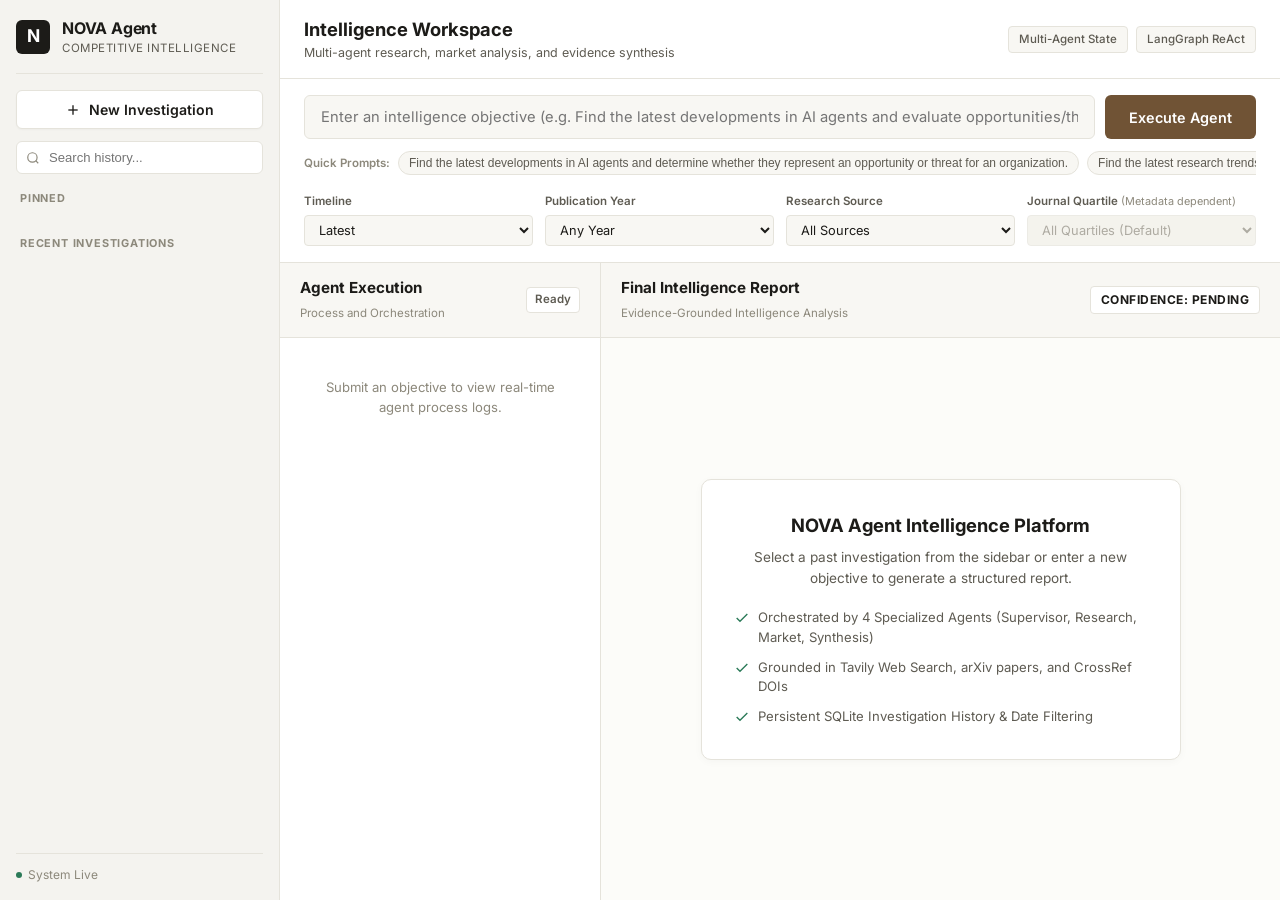
==== frontend/index.html @ 1136e289 "Redesign NOVA Agent UI/UX: persistent history sidebar, SQLite DB persistence, search, date/year filt" ====
<!DOCTYPE html>
<html lang="en">
<head>
    <meta charset="UTF-8">
    <meta name="viewport" content="width=device-width, initial-scale=1.0">
    <title>NOVA Agent — Autonomous Competitive Intelligence</title>
    <link rel="preconnect" href="https://fonts.googleapis.com">
    <link rel="preconnect" href="https://fonts.gstatic.com" crossorigin>
    <link href="https://fonts.googleapis.com/css2?family=Inter:wght@300;400;500;600;700&family=JetBrains+Mono:wght@400;500&display=swap" rel="stylesheet">
    <link rel="stylesheet" href="styles.css">
</head>
<body>

    <!-- Main Container with Persistent Left Sidebar -->
    <div class="app-layout">
        
        <!-- Left Investigation History Sidebar -->
        <aside class="sidebar" id="sidebar">
            <div class="sidebar-brand">
                <div class="brand-logo">N</div>
                <div class="brand-info">
                    <span class="brand-title">NOVA Agent</span>
                    <span class="brand-subtitle">Competitive Intelligence</span>
                </div>
            </div>

            <!-- New Investigation Action -->
            <button class="btn-new-investigation" onclick="startNewInvestigation()">
                <svg width="16" height="16" viewBox="0 0 24 24" fill="none" stroke="currentColor" stroke-width="2"><line x1="12" y1="5" x2="12" y2="19"></line><line x1="5" y1="12" x2="19" y2="12"></line></svg>
                <span>New Investigation</span>
            </button>

            <!-- Search History Input -->
            <div class="sidebar-search">
                <svg width="14" height="14" viewBox="0 0 24 24" fill="none" stroke="currentColor" stroke-width="2"><circle cx="11" cy="11" r="8"></circle><line x1="21" y1="21" x2="16.65" y2="16.65"></line></svg>
                <input type="text" id="historySearchInput" placeholder="Search history..." onkeyup="filterHistory()">
            </div>

            <!-- History List Sections -->
            <div class="history-scroll-container">
                
                <!-- PINNED -->
                <div class="history-section">
                    <div class="history-section-title">PINNED</div>
                    <div class="history-list" id="pinnedHistoryList">
                        <!-- Populated dynamically -->
                    </div>
                </div>

                <!-- RECENT -->
                <div class="history-section">
                    <div class="history-section-title">RECENT INVESTIGATIONS</div>
                    <div class="history-list" id="recentHistoryList">
                        <!-- Populated dynamically -->
                    </div>
                </div>

            </div>

            <div class="sidebar-footer">
                <span class="status-indicator"></span>
                <span>System Live</span>
            </div>
        </aside>

        <!-- Main Content Area -->
        <main class="main-content">
            
            <!-- Top Controls Header -->
            <header class="top-bar">
                <div class="top-bar-title">
                    <h1>Intelligence Workspace</h1>
                    <p>Multi-agent research, market analysis, and evidence synthesis</p>
                </div>
                <div class="top-bar-stats" id="activeMetaBadge">
                    <span class="meta-pill">Multi-Agent State</span>
                    <span class="meta-pill">LangGraph ReAct</span>
                </div>
            </header>

            <!-- Objective Input & Filter Bar Section -->
            <section class="input-section">
                <div class="objective-input-container">
                    <input type="text" id="objectiveInput" placeholder="Enter an intelligence objective (e.g. Find the latest developments in AI agents and evaluate opportunities/threats)..." autocomplete="off">
                    <button class="btn-execute" id="btnExecute" onclick="runAnalysis()">
                        <span id="btnText">Execute Agent</span>
                        <div class="spinner" id="btnSpinner" style="display: none;"></div>
                    </button>
                </div>

                <!-- Preset Quick Filters -->
                <div class="presets-row">
                    <span class="preset-label">Quick Prompts:</span>
                    <button class="preset-chip" onclick="setPrompt(this)">Find the latest developments in AI agents and determine whether they represent an opportunity or threat for an organization.</button>
                    <button class="preset-chip" onclick="setPrompt(this)">Find the latest research trends in multi-agent AI systems.</button>
                    <button class="preset-chip" onclick="setPrompt(this)">Identify recent competitor and industry developments in AI agent platforms.</button>
                </div>

                <!-- Filter Controls Bar -->
                <div class="filters-bar">
                    
                    <!-- Timeline Filter -->
                    <div class="filter-group">
                        <label for="timeframeSelect">Timeline</label>
                        <select id="timeframeSelect">
                            <option value="Latest">Latest</option>
                            <option value="Last 30 Days">Last 30 Days</option>
                            <option value="Last 3 Months">Last 3 Months</option>
                            <option value="Last 6 Months">Last 6 Months</option>
                            <option value="Last 1 Year">Last 1 Year</option>
                        </select>
                    </div>

                    <!-- Year Filter -->
                    <div class="filter-group">
                        <label for="yearSelect">Publication Year</label>
                        <select id="yearSelect">
                            <option value="Any Year">Any Year</option>
                            <option value="2026">2026</option>
                            <option value="2025">2025</option>
                            <option value="2024">2024</option>
                            <option value="2023">2023</option>
                            <option value="Earlier">Earlier</option>
                        </select>
                    </div>

                    <!-- Source Filter -->
                    <div class="filter-group">
                        <label for="sourceSelect">Research Source</label>
                        <select id="sourceSelect">
                            <option value="All Sources">All Sources</option>
                            <option value="arXiv">arXiv Papers</option>
                            <option value="CrossRef">CrossRef Publications</option>
                            <option value="Journal Articles">Journal Articles</option>
                            <option value="Conference Papers">Conference Papers</option>
                        </select>
                    </div>

                    <!-- Quartile Filter (Metadata availability dependent) -->
                    <div class="filter-group">
                        <label for="quartileSelect">Journal Quartile <span class="sub-label">(Metadata dependent)</span></label>
                        <select id="quartileSelect" disabled>
                            <option value="All Quartiles">All Quartiles (Default)</option>
                            <option value="Q1">Q1 (High Impact)</option>
                            <option value="Q2">Q2</option>
                            <option value="Q3">Q3</option>
                            <option value="Q4">Q4</option>
                        </select>
                    </div>

                </div>
            </section>

            <!-- Workspace Grid (Split Pane) -->
            <div class="workspace-grid">
                
                <!-- Left Execution Stream Pane (Process Only - No Duplicated Full Results) -->
                <section class="pane execution-pane">
                    <div class="pane-header">
                        <div class="pane-title">
                            <h2>Agent Execution</h2>
                            <span class="pane-subtitle">Process and Orchestration</span>
                        </div>
                        <span class="badge-step" id="iterationBadge">Ready</span>
                    </div>

                    <div class="execution-scroll-container">
                        <div class="timeline" id="timeline">
                            <div class="timeline-empty">
                                <p>Submit an objective to view real-time agent process logs.</p>
                            </div>
                        </div>
                    </div>
                </section>

                <!-- Right Main Intelligence Report Pane (Prominent Detailed Output) -->
                <section class="pane report-pane">
                    <div class="pane-header">
                        <div class="pane-title">
                            <h2>Final Intelligence Report</h2>
                            <span class="pane-subtitle" id="reportSubtitle">Evidence-Grounded Intelligence Analysis</span>
                        </div>
                        <span class="confidence-badge" id="confidenceBadge">Confidence: Pending</span>
                    </div>

                    <div class="report-scroll-container" id="reportScrollContainer">
                        
                        <!-- Initial Welcome Card -->
                        <div class="report-welcome" id="reportWelcome">
                            <div class="welcome-card">
                                <h3>NOVA Agent Intelligence Platform</h3>
                                <p>Select a past investigation from the sidebar or enter a new objective to generate a structured report.</p>
                                <div class="features-list">
                                    <div class="feat-item">
                                        <svg width="16" height="16" viewBox="0 0 24 24" fill="none" stroke="currentColor" stroke-width="2"><polyline points="20 6 9 17 4 12"></polyline></svg>
                                        <span>Orchestrated by 4 Specialized Agents (Supervisor, Research, Market, Synthesis)</span>
                                    </div>
                                    <div class="feat-item">
                                        <svg width="16" height="16" viewBox="0 0 24 24" fill="none" stroke="currentColor" stroke-width="2"><polyline points="20 6 9 17 4 12"></polyline></svg>
                                        <span>Grounded in Tavily Web Search, arXiv papers, and CrossRef DOIs</span>
                                    </div>
                                    <div class="feat-item">
                                        <svg width="16" height="16" viewBox="0 0 24 24" fill="none" stroke="currentColor" stroke-width="2"><polyline points="20 6 9 17 4 12"></polyline></svg>
                                        <span>Persistent SQLite Investigation History & Date Filtering</span>
                                    </div>
                                </div>
                            </div>
                        </div>

                        <!-- 9-Part Structured Intelligence Report -->
                        <div class="report-content" id="reportContent" style="display: none;">
                            
                            <!-- 1. Executive Summary -->
                            <div class="report-block">
                                <h3 class="block-title">1. Executive Summary</h3>
                                <div class="summary-box" id="execSummary">
                                    <!-- Populated dynamically -->
                                </div>
                            </div>

                            <!-- 2. Key Developments -->
                            <div class="report-block">
                                <h3 class="block-title">2. Key Developments</h3>
                                <div class="developments-grid" id="keyDevelopments">
                                    <!-- Populated dynamically -->
                                </div>
                            </div>

                            <!-- 3. Emerging Trends -->
                            <div class="report-block">
                                <h3 class="block-title">3. Emerging Trends</h3>
                                <ul class="trends-list" id="emergingTrends">
                                    <!-- Populated dynamically -->
                                </ul>
                            </div>

                            <!-- 4. Strategic Opportunities -->
                            <div class="report-block">
                                <h3 class="block-title">4. Strategic Opportunities</h3>
                                <div class="opportunities-grid" id="opportunities">
                                    <!-- Populated dynamically -->
                                </div>
                            </div>

                            <!-- 5. Threats and Risks -->
                            <div class="report-block">
                                <h3 class="block-title">5. Threats and Risks</h3>
                                <div class="risks-list" id="threats">
                                    <!-- Populated dynamically -->
                                </div>
                            </div>

                            <!-- 6. Strategic Implications -->
                            <div class="report-block">
                                <h3 class="block-title">6. Strategic Implications</h3>
                                <div class="implications-box" id="strategicImplications">
                                    <!-- Populated dynamically -->
                                </div>
                            </div>

                            <!-- 7. Recommended Actions -->
                            <div class="report-block">
                                <h3 class="block-title">7. Recommended Actions</h3>
                                <div class="actions-priority-list" id="recommendedActions">
                                    <!-- Populated dynamically -->
                                </div>
                            </div>

                            <!-- 8. Dedicated Evidence & Sources -->
                            <div class="report-block">
                                <h3 class="block-title">8. Dedicated Evidence & Sources</h3>
                                <div class="sources-grid" id="sourcesContainer">
                                    <!-- Populated dynamically -->
                                </div>
                            </div>

                            <!-- 9. Confidence & Coverage -->
                            <div class="report-block">
                                <h3 class="block-title">9. Confidence & Coverage Summary</h3>
                                <div class="coverage-box" id="coverageBox">
                                    <!-- Populated dynamically -->
                                </div>
                            </div>

                        </div>

                    </div>
                </section>

            </div>
        </main>
    </div>

    <script src="app.js"></script>
</body>
</html>
---- frontend/styles.css ----
/* ==========================================================================
   NOVA Agent — Professional Competitive Intelligence Workspace CSS
   ========================================================================== */

:root {
    --bg-app: #fcfcf9;
    --bg-sidebar: #f4f3ef;
    --bg-card: #ffffff;
    --bg-subtle: #f8f7f3;
    
    --text-primary: #1c1b18;
    --text-secondary: #5e5b52;
    --text-muted: #8c887b;
    
    --border-color: #e5e3db;
    --border-light: #f0eee6;
    
    --accent-primary: #705335;
    --accent-hover: #594026;
    --accent-subtle: #f4eee6;
    
    --tag-web: #2b5b84;
    --tag-arxiv: #8a3b2b;
    --tag-crossref: #2b7a58;
    
    --status-high: #246b46;
    --status-medium: #8a671c;
    --status-low: #8a2b2b;

    --radius-sm: 4px;
    --radius-md: 6px;
    --radius-lg: 10px;
    
    --font-main: 'Inter', -apple-system, BlinkMacSystemFont, 'Segoe UI', Roboto, sans-serif;
    --font-mono: 'JetBrains Mono', monospace;
}

* {
    box-sizing: border-box;
    margin: 0;
    padding: 0;
}

body {
    font-family: var(--font-main);
    background-color: var(--bg-app);
    color: var(--text-primary);
    height: 100vh;
    overflow: hidden;
    line-height: 1.5;
    -webkit-font-smoothing: antialiased;
}

/* --------------------------------------------------------------------------
   App Layout Grid
   -------------------------------------------------------------------------- */
.app-layout {
    display: flex;
    height: 100vh;
    width: 100vw;
    overflow: hidden;
}

/* --------------------------------------------------------------------------
   Persistent Left Sidebar
   -------------------------------------------------------------------------- */
.sidebar {
    width: 280px;
    min-width: 280px;
    background-color: var(--bg-sidebar);
    border-right: 1px solid var(--border-color);
    display: flex;
    flex-direction: column;
    padding: 16px;
    height: 100%;
    overflow: hidden;
}

.sidebar-brand {
    display: flex;
    align-items: center;
    gap: 12px;
    padding-bottom: 16px;
    border-bottom: 1px solid var(--border-color);
    margin-bottom: 16px;
}

.brand-logo {
    width: 34px;
    height: 34px;
    background-color: var(--text-primary);
    color: #ffffff;
    border-radius: var(--radius-md);
    display: flex;
    align-items: center;
    justify-content: center;
    font-weight: 700;
    font-size: 1.1rem;
}

.brand-info {
    display: flex;
    flex-direction: column;
}

.brand-title {
    font-size: 1rem;
    font-weight: 700;
    color: var(--text-primary);
    letter-spacing: -0.2px;
}

.brand-subtitle {
    font-size: 0.72rem;
    color: var(--text-secondary);
    text-transform: uppercase;
    letter-spacing: 0.5px;
}

/* Action Button: New Investigation */
.btn-new-investigation {
    width: 100%;
    padding: 10px 14px;
    background-color: var(--bg-card);
    border: 1px solid var(--border-color);
    border-radius: var(--radius-md);
    color: var(--text-primary);
    font-family: var(--font-main);
    font-size: 0.88rem;
    font-weight: 600;
    cursor: pointer;
    display: flex;
    align-items: center;
    justify-content: center;
    gap: 8px;
    transition: all 0.15s ease;
    box-shadow: 0 1px 2px rgba(0,0,0,0.03);
    margin-bottom: 12px;
}

.btn-new-investigation:hover {
    background-color: var(--accent-primary);
    color: #ffffff;
    border-color: var(--accent-primary);
}

/* History Search Field */
.sidebar-search {
    position: relative;
    margin-bottom: 16px;
    display: flex;
    align-items: center;
}

.sidebar-search svg {
    position: absolute;
    left: 10px;
    color: var(--text-muted);
}

.sidebar-search input {
    width: 100%;
    padding: 8px 10px 8px 32px;
    background-color: var(--bg-card);
    border: 1px solid var(--border-color);
    border-radius: var(--radius-md);
    font-size: 0.82rem;
    color: var(--text-primary);
    outline: none;
}

.sidebar-search input:focus {
    border-color: var(--accent-primary);
}

/* Scrollable History List */
.history-scroll-container {
    flex: 1;
    overflow-y: auto;
    padding-right: 4px;
}

.history-section {
    margin-bottom: 20px;
}

.history-section-title {
    font-size: 0.68rem;
    font-weight: 700;
    color: var(--text-muted);
    text-transform: uppercase;
    letter-spacing: 0.8px;
    margin-bottom: 8px;
    padding-left: 4px;
}

.history-list {
    display: flex;
    flex-direction: column;
    gap: 4px;
}

.history-item {
    padding: 9px 10px;
    border-radius: var(--radius-md);
    background-color: transparent;
    cursor: pointer;
    display: flex;
    flex-direction: column;
    gap: 3px;
    transition: all 0.15s ease;
    border: 1px solid transparent;
}

.history-item:hover {
    background-color: rgba(0,0,0,0.03);
}

.history-item.active {
    background-color: var(--bg-card);
    border-color: var(--border-color);
    box-shadow: 0 1px 3px rgba(0,0,0,0.04);
}

.history-item-header {
    display: flex;
    align-items: center;
    justify-content: space-between;
    gap: 6px;
}

.history-item-title {
    font-size: 0.82rem;
    font-weight: 500;
    color: var(--text-primary);
    white-space: nowrap;
    overflow: hidden;
    text-overflow: ellipsis;
    flex: 1;
}

.history-item.active .history-item-title {
    font-weight: 600;
    color: var(--accent-primary);
}

.btn-pin {
    background: none;
    border: none;
    cursor: pointer;
    color: var(--text-muted);
    padding: 2px;
    display: flex;
    opacity: 0.5;
}

.history-item:hover .btn-pin, .history-item.pinned .btn-pin {
    opacity: 1;
}

.btn-pin:hover {
    color: var(--accent-primary);
}

.history-item-meta {
    font-size: 0.72rem;
    color: var(--text-muted);
}

.sidebar-footer {
    padding-top: 12px;
    border-top: 1px solid var(--border-color);
    font-size: 0.75rem;
    color: var(--text-muted);
    display: flex;
    align-items: center;
    gap: 6px;
}

.status-indicator {
    width: 6px;
    height: 6px;
    border-radius: 50%;
    background-color: #2b7a58;
}

/* --------------------------------------------------------------------------
   Main Content Area
   -------------------------------------------------------------------------- */
.main-content {
    flex: 1;
    display: flex;
    flex-direction: column;
    height: 100vh;
    overflow: hidden;
    background-color: var(--bg-app);
}

.top-bar {
    padding: 16px 24px;
    background-color: var(--bg-card);
    border-bottom: 1px solid var(--border-color);
    display: flex;
    align-items: center;
    justify-content: space-between;
}

.top-bar-title h1 {
    font-size: 1.15rem;
    font-weight: 700;
    color: var(--text-primary);
}

.top-bar-title p {
    font-size: 0.78rem;
    color: var(--text-secondary);
}

.top-bar-stats {
    display: flex;
    gap: 8px;
}

.meta-pill {
    padding: 4px 10px;
    background-color: var(--bg-subtle);
    border: 1px solid var(--border-color);
    border-radius: var(--radius-sm);
    font-size: 0.72rem;
    font-weight: 500;
    color: var(--text-secondary);
}

/* --------------------------------------------------------------------------
   Input & Filter Bar Section
   -------------------------------------------------------------------------- */
.input-section {
    padding: 16px 24px;
    background-color: var(--bg-card);
    border-bottom: 1px solid var(--border-color);
    display: flex;
    flex-direction: column;
    gap: 12px;
}

.objective-input-container {
    display: flex;
    gap: 10px;
}

.objective-input-container input {
    flex: 1;
    padding: 12px 16px;
    background-color: var(--bg-subtle);
    border: 1px solid var(--border-color);
    border-radius: var(--radius-md);
    font-family: var(--font-main);
    font-size: 0.92rem;
    color: var(--text-primary);
    outline: none;
    transition: all 0.15s ease;
}

.objective-input-container input:focus {
    background-color: #ffffff;
    border-color: var(--accent-primary);
    box-shadow: 0 0 0 2px rgba(112, 83, 53, 0.1);
}

.btn-execute {
    padding: 12px 24px;
    background-color: var(--accent-primary);
    color: #ffffff;
    border: none;
    border-radius: var(--radius-md);
    font-family: var(--font-main);
    font-size: 0.9rem;
    font-weight: 600;
    cursor: pointer;
    display: flex;
    align-items: center;
    justify-content: center;
    gap: 8px;
    white-space: nowrap;
    transition: background-color 0.15s ease;
}

.btn-execute:hover {
    background-color: var(--accent-hover);
}

.btn-execute:disabled {
    background-color: var(--text-muted);
    cursor: not-allowed;
}

.spinner {
    width: 14px;
    height: 14px;
    border: 2px solid rgba(255,255,255,0.3);
    border-radius: 50%;
    border-top-color: #ffffff;
    animation: spin 0.8s linear infinite;
}

@keyframes spin {
    to { transform: rotate(360deg); }
}

/* Preset Prompt Chips */
.presets-row {
    display: flex;
    align-items: center;
    gap: 8px;
    overflow-x: auto;
    padding-bottom: 2px;
}

.preset-label {
    font-size: 0.72rem;
    font-weight: 600;
    color: var(--text-muted);
    white-space: nowrap;
}

.preset-chip {
    padding: 4px 10px;
    background-color: var(--bg-subtle);
    border: 1px solid var(--border-color);
    border-radius: 12px;
    font-size: 0.75rem;
    color: var(--text-secondary);
    cursor: pointer;
    white-space: nowrap;
    transition: all 0.15s ease;
}

.preset-chip:hover {
    background-color: var(--bg-app);
    color: var(--accent-primary);
    border-color: var(--accent-primary);
}

/* Filter Controls Bar */
.filters-bar {
    display: grid;
    grid-template-columns: repeat(auto-fit, minmax(180px, 1fr));
    gap: 12px;
    padding-top: 4px;
}

.filter-group {
    display: flex;
    flex-direction: column;
    gap: 4px;
}

.filter-group label {
    font-size: 0.72rem;
    font-weight: 600;
    color: var(--text-secondary);
}

.filter-group label .sub-label {
    font-weight: 400;
    color: var(--text-muted);
    font-size: 0.68rem;
}

.filter-group select {
    padding: 6px 10px;
    background-color: var(--bg-subtle);
    border: 1px solid var(--border-color);
    border-radius: var(--radius-sm);
    font-family: var(--font-main);
    font-size: 0.8rem;
    color: var(--text-primary);
    outline: none;
    cursor: pointer;
}

.filter-group select:focus {
    border-color: var(--accent-primary);
}

.filter-group select:disabled {
    background-color: #f0eee6;
    color: var(--text-muted);
    cursor: not-allowed;
}

/* --------------------------------------------------------------------------
   Workspace Grid Layout (Split Pane)
   -------------------------------------------------------------------------- */
.workspace-grid {
    flex: 1;
    display: grid;
    grid-template-columns: 320px 1fr;
    gap: 1px;
    background-color: var(--border-color);
    height: calc(100vh - 200px);
    overflow: hidden;
}

.pane {
    background-color: var(--bg-card);
    display: flex;
    flex-direction: column;
    height: 100%;
    overflow: hidden;
}

.pane-header {
    padding: 14px 20px;
    border-bottom: 1px solid var(--border-color);
    display: flex;
    align-items: center;
    justify-content: space-between;
    background-color: var(--bg-subtle);
}

.pane-title h2 {
    font-size: 0.95rem;
    font-weight: 700;
    color: var(--text-primary);
}

.pane-subtitle {
    font-size: 0.72rem;
    color: var(--text-muted);
}

.badge-step {
    padding: 3px 8px;
    background-color: var(--bg-card);
    border: 1px solid var(--border-color);
    border-radius: var(--radius-sm);
    font-size: 0.72rem;
    font-weight: 600;
    color: var(--text-secondary);
}

.confidence-badge {
    padding: 4px 10px;
    border-radius: var(--radius-sm);
    font-size: 0.75rem;
    font-weight: 700;
    text-transform: uppercase;
    letter-spacing: 0.5px;
    background-color: var(--bg-card);
    border: 1px solid var(--border-color);
    color: var(--text-primary);
}

/* --------------------------------------------------------------------------
   Left Pane: Compact Process & Orchestration Timeline
   -------------------------------------------------------------------------- */
.execution-scroll-container {
    flex: 1;
    overflow-y: auto;
    padding: 16px;
}

.timeline {
    display: flex;
    flex-direction: column;
    gap: 12px;
}

.timeline-empty {
    padding: 24px;
    text-align: center;
    color: var(--text-muted);
    font-size: 0.82rem;
}

.process-card {
    padding: 12px;
    background-color: var(--bg-subtle);
    border: 1px solid var(--border-color);
    border-radius: var(--radius-md);
    display: flex;
    flex-direction: column;
    gap: 6px;
}

.process-header {
    display: flex;
    align-items: center;
    justify-content: space-between;
}

.process-agent-name {
    font-size: 0.82rem;
    font-weight: 700;
    color: var(--text-primary);
}

.process-status {
    font-size: 0.7rem;
    font-weight: 600;
    color: var(--status-high);
    text-transform: uppercase;
}

.process-detail {
    font-size: 0.78rem;
    color: var(--text-secondary);
}

.process-sources {
    font-size: 0.72rem;
    color: var(--text-muted);
    font-family: var(--font-mono);
}

/* --------------------------------------------------------------------------
   Right Pane: Final Intelligence Report Dashboard (Main Output)
   -------------------------------------------------------------------------- */
.report-scroll-container {
    flex: 1;
    overflow-y: auto;
    padding: 24px;
    background-color: var(--bg-app);
}

.report-welcome {
    display: flex;
    align-items: center;
    justify-content: center;
    height: 100%;
}

.welcome-card {
    max-width: 480px;
    padding: 32px;
    background-color: var(--bg-card);
    border: 1px solid var(--border-color);
    border-radius: var(--radius-lg);
    box-shadow: 0 2px 8px rgba(0,0,0,0.03);
    text-align: center;
}

.welcome-card h3 {
    font-size: 1.15rem;
    font-weight: 700;
    color: var(--text-primary);
    margin-bottom: 8px;
}

.welcome-card p {
    font-size: 0.85rem;
    color: var(--text-secondary);
    margin-bottom: 20px;
}

.features-list {
    display: flex;
    flex-direction: column;
    gap: 10px;
    text-align: left;
}

.feat-item {
    display: flex;
    align-items: flex-start;
    gap: 8px;
    font-size: 0.82rem;
    color: var(--text-secondary);
}

.feat-item svg {
    color: var(--tag-crossref);
    flex-shrink: 0;
    margin-top: 2px;
}

/* 9-Part Structured Report Blocks */
.report-content {
    display: flex;
    flex-direction: column;
    gap: 24px;
    max-width: 900px;
    margin: 0 auto;
}

.report-block {
    background-color: var(--bg-card);
    border: 1px solid var(--border-color);
    border-radius: var(--radius-lg);
    padding: 20px 24px;
    box-shadow: 0 1px 3px rgba(0,0,0,0.02);
}

.block-title {
    font-size: 0.95rem;
    font-weight: 700;
    color: var(--text-primary);
    margin-bottom: 14px;
    padding-bottom: 8px;
    border-bottom: 1px solid var(--border-light);
    text-transform: uppercase;
    letter-spacing: 0.4px;
}

/* 1. Executive Summary */
.summary-box {
    font-size: 0.92rem;
    color: var(--text-primary);
    line-height: 1.6;
    background-color: var(--bg-subtle);
    padding: 16px;
    border-radius: var(--radius-md);
    border-left: 4px solid var(--accent-primary);
}

/* 2. Key Developments */
.developments-grid {
    display: grid;
    grid-template-columns: repeat(auto-fill, minmax(380px, 1fr));
    gap: 12px;
}

.dev-card {
    padding: 14px;
    background-color: var(--bg-subtle);
    border: 1px solid var(--border-color);
    border-radius: var(--radius-md);
    display: flex;
    flex-direction: column;
    gap: 6px;
}

.dev-header {
    display: flex;
    align-items: center;
    justify-content: space-between;
    gap: 8px;
}

.dev-title {
    font-size: 0.88rem;
    font-weight: 600;
    color: var(--text-primary);
}

.category-tag {
    padding: 2px 6px;
    border-radius: var(--radius-sm);
    font-size: 0.68rem;
    font-weight: 700;
    text-transform: uppercase;
    background-color: var(--bg-card);
    border: 1px solid var(--border-color);
    color: var(--text-secondary);
}

.dev-text {
    font-size: 0.82rem;
    color: var(--text-secondary);
}

/* 3. Emerging Trends */
.trends-list {
    list-style: none;
    display: flex;
    flex-direction: column;
    gap: 8px;
}

.trends-list li {
    padding: 10px 14px;
    background-color: var(--bg-subtle);
    border: 1px solid var(--border-color);
    border-radius: var(--radius-md);
    font-size: 0.88rem;
    color: var(--text-primary);
    display: flex;
    align-items: center;
    gap: 10px;
}

.trends-list li::before {
    content: "•";
    color: var(--accent-primary);
    font-size: 1.2rem;
    font-weight: bold;
}

/* 4. Strategic Opportunities */
.opportunities-grid {
    display: flex;
    flex-direction: column;
    gap: 10px;
}

.opp-card {
    padding: 14px;
    background-color: var(--bg-subtle);
    border: 1px solid var(--border-color);
    border-radius: var(--radius-md);
    display: flex;
    flex-direction: column;
    gap: 4px;
}

.opp-title {
    font-size: 0.88rem;
    font-weight: 700;
    color: var(--tag-crossref);
}

.opp-text {
    font-size: 0.84rem;
    color: var(--text-secondary);
}

/* 5. Threats and Risks */
.risks-list {
    display: flex;
    flex-direction: column;
    gap: 10px;
}

.risk-card {
    padding: 12px 14px;
    background-color: var(--bg-subtle);
    border: 1px solid var(--border-color);
    border-radius: var(--radius-md);
    display: flex;
    align-items: center;
    justify-content: space-between;
    gap: 12px;
}

.risk-info {
    flex: 1;
    font-size: 0.85rem;
    color: var(--text-primary);
}

.priority-tag {
    padding: 3px 8px;
    border-radius: var(--radius-sm);
    font-size: 0.7rem;
    font-weight: 700;
    text-transform: uppercase;
}

.priority-high {
    background-color: #fce8e8;
    color: var(--status-low);
    border: 1px solid #f5c2c2;
}

.priority-medium {
    background-color: #fcf4e8;
    color: var(--status-medium);
    border: 1px solid #f5e2c2;
}

.priority-low {
    background-color: #e8fcfa;
    color: var(--tag-crossref);
    border: 1px solid #c2f5f0;
}

/* 6. Strategic Implications */
.implications-box {
    font-size: 0.88rem;
    color: var(--text-primary);
    line-height: 1.6;
}

/* 7. Recommended Actions */
.actions-priority-list {
    display: flex;
    flex-direction: column;
    gap: 10px;
}

.action-card {
    padding: 12px 16px;
    background-color: var(--bg-subtle);
    border: 1px solid var(--border-color);
    border-radius: var(--radius-md);
    display: flex;
    gap: 12px;
    align-items: flex-start;
}

.action-badge {
    padding: 2px 8px;
    background-color: var(--accent-primary);
    color: #ffffff;
    border-radius: var(--radius-sm);
    font-size: 0.72rem;
    font-weight: 700;
    white-space: nowrap;
}

.action-text {
    font-size: 0.85rem;
    color: var(--text-primary);
    flex: 1;
}

/* 8. Dedicated Evidence & Sources */
.sources-grid {
    display: grid;
    grid-template-columns: repeat(auto-fill, minmax(380px, 1fr));
    gap: 10px;
}

.source-card {
    padding: 10px 14px;
    background-color: var(--bg-subtle);
    border: 1px solid var(--border-color);
    border-radius: var(--radius-md);
    display: flex;
    align-items: center;
    justify-content: space-between;
    gap: 8px;
}

.source-card a {
    font-size: 0.82rem;
    font-weight: 500;
    color: var(--text-primary);
    text-decoration: none;
    white-space: nowrap;
    overflow: hidden;
    text-overflow: ellipsis;
    flex: 1;
}

.source-card a:hover {
    color: var(--accent-primary);
    text-decoration: underline;
}

.source-tag {
    padding: 2px 6px;
    border-radius: var(--radius-sm);
    font-size: 0.68rem;
    font-weight: 700;
    color: #ffffff;
    text-transform: uppercase;
}

.tag-web { background-color: var(--tag-web); }
.tag-arxiv { background-color: var(--tag-arxiv); }
.tag-crossref { background-color: var(--tag-crossref); }

/* 9. Coverage & Stats */
.coverage-box {
    display: flex;
    gap: 16px;
    flex-wrap: wrap;
}

.stat-card {
    flex: 1;
    min-width: 140px;
    padding: 12px;
    background-color: var(--bg-subtle);
    border: 1px solid var(--border-color);
    border-radius: var(--radius-md);
    text-align: center;
}

.stat-value {
    font-size: 1.2rem;
    font-weight: 700;
    color: var(--accent-primary);
}

.stat-label {
    font-size: 0.72rem;
    color: var(--text-muted);
    text-transform: uppercase;
}

/* --------------------------------------------------------------------------
   Responsive Design
   -------------------------------------------------------------------------- */
@media (max-width: 1024px) {
    .workspace-grid {
        grid-template-columns: 1fr;
        grid-template-rows: 240px 1fr;
    }
}

@media (max-width: 768px) {
    .sidebar {
        display: none; /* Responsive drawer collapse */
    }
}
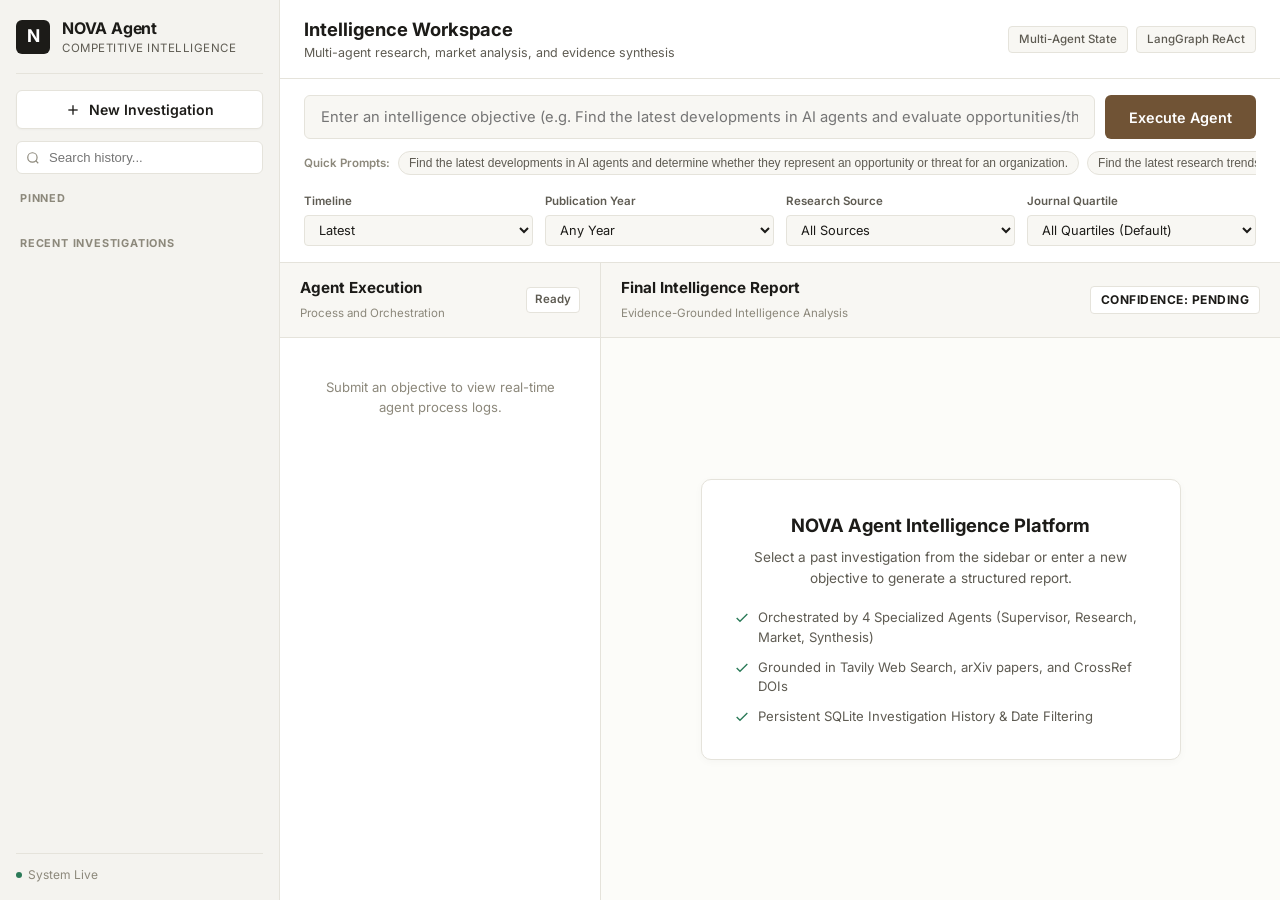
==== commit 1e91715c: "Enable and implement Journal Quartile filtering (Q1, Q2, Q3, Q4) across backend tools and frontend U" ====
--- a/frontend/index.html
+++ b/frontend/index.html
@@ -136,15 +136,15 @@
                         </select>
                     </div>
 
-                    <!-- Quartile Filter (Metadata availability dependent) -->
-                    <div class="filter-group">
-                        <label for="quartileSelect">Journal Quartile <span class="sub-label">(Metadata dependent)</span></label>
-                        <select id="quartileSelect" disabled>
+                    <!-- Quartile Filter -->
+                    <div class="filter-group">
+                        <label for="quartileSelect">Journal Quartile</label>
+                        <select id="quartileSelect">
                             <option value="All Quartiles">All Quartiles (Default)</option>
                             <option value="Q1">Q1 (High Impact)</option>
-                            <option value="Q2">Q2</option>
-                            <option value="Q3">Q3</option>
-                            <option value="Q4">Q4</option>
+                            <option value="Q2">Q2 (Mid-High Impact)</option>
+                            <option value="Q3">Q3 (Standard Impact)</option>
+                            <option value="Q4">Q4 (General Academic)</option>
                         </select>
                     </div>
 
--- a/frontend/styles.css
+++ b/frontend/styles.css
@@ -483,12 +483,6 @@
     border-color: var(--accent-primary);
 }
 
-.filter-group select:disabled {
-    background-color: #f0eee6;
-    color: var(--text-muted);
-    cursor: not-allowed;
-}
-
 /* --------------------------------------------------------------------------
    Workspace Grid Layout (Split Pane)
    -------------------------------------------------------------------------- */
@@ -939,6 +933,12 @@
     text-decoration: underline;
 }
 
+.source-tags-group {
+    display: flex;
+    gap: 4px;
+    align-items: center;
+}
+
 .source-tag {
     padding: 2px 6px;
     border-radius: var(--radius-sm);
@@ -951,6 +951,21 @@
 .tag-web { background-color: var(--tag-web); }
 .tag-arxiv { background-color: var(--tag-arxiv); }
 .tag-crossref { background-color: var(--tag-crossref); }
+
+/* Quartile Badges */
+.quartile-tag {
+    padding: 2px 6px;
+    border-radius: var(--radius-sm);
+    font-size: 0.68rem;
+    font-weight: 700;
+    border: 1px solid var(--border-color);
+    text-transform: uppercase;
+}
+
+.tag-q1 { background-color: #e8f5e9; color: #1b5e20; border-color: #a5d6a7; }
+.tag-q2 { background-color: #e3f2fd; color: #0d47a1; border-color: #90caf9; }
+.tag-q3 { background-color: #fff8e1; color: #f57f17; border-color: #ffe082; }
+.tag-q4 { background-color: #f5f5f5; color: #616161; border-color: #e0e0e0; }
 
 /* 9. Coverage & Stats */
 .coverage-box {
@@ -993,6 +1008,6 @@
 
 @media (max-width: 768px) {
     .sidebar {
-        display: none; /* Responsive drawer collapse */
+        display: none;
     }
 }
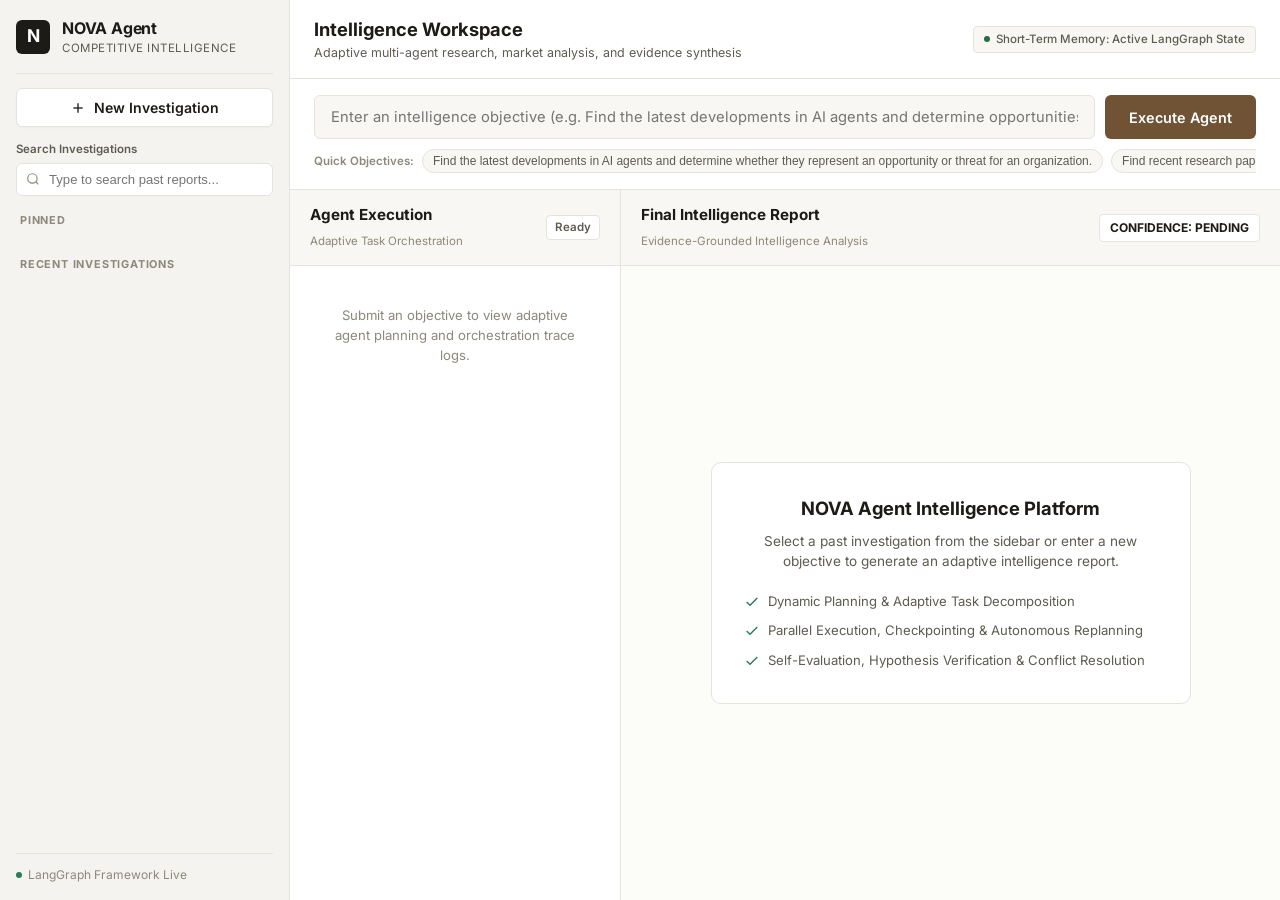
==== commit 5fd2cd71: "Implement Task 5 Agent Framework: LangGraph adaptive multi-agent orchestration, dynamic planning, pa" ====
--- a/frontend/index.html
+++ b/frontend/index.html
@@ -3,7 +3,7 @@
 <head>
     <meta charset="UTF-8">
     <meta name="viewport" content="width=device-width, initial-scale=1.0">
-    <title>NOVA Agent — Autonomous Competitive Intelligence</title>
+    <title>NOVA Agent — Autonomous Competitive Intelligence System</title>
     <link rel="preconnect" href="https://fonts.googleapis.com">
     <link rel="preconnect" href="https://fonts.gstatic.com" crossorigin>
     <link href="https://fonts.googleapis.com/css2?family=Inter:wght@300;400;500;600;700&family=JetBrains+Mono:wght@400;500&display=swap" rel="stylesheet">
@@ -14,7 +14,7 @@
     <!-- Main Container with Persistent Left Sidebar -->
     <div class="app-layout">
         
-        <!-- Left Investigation History Sidebar -->
+        <!-- Left Investigation History & Search Sidebar -->
         <aside class="sidebar" id="sidebar">
             <div class="sidebar-brand">
                 <div class="brand-logo">N</div>
@@ -30,13 +30,16 @@
                 <span>New Investigation</span>
             </button>
 
-            <!-- Search History Input -->
+            <!-- Search Investigations Input -->
             <div class="sidebar-search">
-                <svg width="14" height="14" viewBox="0 0 24 24" fill="none" stroke="currentColor" stroke-width="2"><circle cx="11" cy="11" r="8"></circle><line x1="21" y1="21" x2="16.65" y2="16.65"></line></svg>
-                <input type="text" id="historySearchInput" placeholder="Search history..." onkeyup="filterHistory()">
-            </div>
-
-            <!-- History List Sections -->
+                <label for="historySearchInput" class="search-label">Search Investigations</label>
+                <div class="search-input-wrapper">
+                    <svg width="14" height="14" viewBox="0 0 24 24" fill="none" stroke="currentColor" stroke-width="2"><circle cx="11" cy="11" r="8"></circle><line x1="21" y1="21" x2="16.65" y2="16.65"></line></svg>
+                    <input type="text" id="historySearchInput" placeholder="Type to search past reports..." onkeyup="filterHistory()">
+                </div>
+            </div>
+
+            <!-- History Scroll List -->
             <div class="history-scroll-container">
                 
                 <!-- PINNED -->
@@ -47,7 +50,7 @@
                     </div>
                 </div>
 
-                <!-- RECENT -->
+                <!-- RECENT INVESTIGATIONS -->
                 <div class="history-section">
                     <div class="history-section-title">RECENT INVESTIGATIONS</div>
                     <div class="history-list" id="recentHistoryList">
@@ -59,7 +62,7 @@
 
             <div class="sidebar-footer">
                 <span class="status-indicator"></span>
-                <span>System Live</span>
+                <span>LangGraph Framework Live</span>
             </div>
         </aside>
 
@@ -70,96 +73,50 @@
             <header class="top-bar">
                 <div class="top-bar-title">
                     <h1>Intelligence Workspace</h1>
-                    <p>Multi-agent research, market analysis, and evidence synthesis</p>
-                </div>
-                <div class="top-bar-stats" id="activeMetaBadge">
-                    <span class="meta-pill">Multi-Agent State</span>
-                    <span class="meta-pill">LangGraph ReAct</span>
+                    <p>Adaptive multi-agent research, market analysis, and evidence synthesis</p>
+                </div>
+                
+                <!-- Memory Visualization Indicator -->
+                <div class="memory-indicator" id="memoryIndicator">
+                    <div class="mem-pill short-term">
+                        <span class="mem-dot green"></span>
+                        <span>Short-Term Memory: Active LangGraph State</span>
+                    </div>
+                    <div class="mem-pill long-term" id="longTermMemBadge" style="display: none;">
+                        <span class="mem-dot blue"></span>
+                        <span id="longTermMemText">Long-Term Memory: 1 Past Investigation Loaded</span>
+                    </div>
                 </div>
             </header>
 
-            <!-- Objective Input & Filter Bar Section -->
+            <!-- Objective Input & Preset Section -->
             <section class="input-section">
                 <div class="objective-input-container">
-                    <input type="text" id="objectiveInput" placeholder="Enter an intelligence objective (e.g. Find the latest developments in AI agents and evaluate opportunities/threats)..." autocomplete="off">
+                    <input type="text" id="objectiveInput" placeholder="Enter an intelligence objective (e.g. Find the latest developments in AI agents and determine opportunities/threats)..." autocomplete="off">
                     <button class="btn-execute" id="btnExecute" onclick="runAnalysis()">
                         <span id="btnText">Execute Agent</span>
                         <div class="spinner" id="btnSpinner" style="display: none;"></div>
                     </button>
                 </div>
 
-                <!-- Preset Quick Filters -->
+                <!-- Preset Quick Prompts -->
                 <div class="presets-row">
-                    <span class="preset-label">Quick Prompts:</span>
+                    <span class="preset-label">Quick Objectives:</span>
                     <button class="preset-chip" onclick="setPrompt(this)">Find the latest developments in AI agents and determine whether they represent an opportunity or threat for an organization.</button>
-                    <button class="preset-chip" onclick="setPrompt(this)">Find the latest research trends in multi-agent AI systems.</button>
+                    <button class="preset-chip" onclick="setPrompt(this)">Find recent research papers about multi-agent AI systems.</button>
                     <button class="preset-chip" onclick="setPrompt(this)">Identify recent competitor and industry developments in AI agent platforms.</button>
-                </div>
-
-                <!-- Filter Controls Bar -->
-                <div class="filters-bar">
-                    
-                    <!-- Timeline Filter -->
-                    <div class="filter-group">
-                        <label for="timeframeSelect">Timeline</label>
-                        <select id="timeframeSelect">
-                            <option value="Latest">Latest</option>
-                            <option value="Last 30 Days">Last 30 Days</option>
-                            <option value="Last 3 Months">Last 3 Months</option>
-                            <option value="Last 6 Months">Last 6 Months</option>
-                            <option value="Last 1 Year">Last 1 Year</option>
-                        </select>
-                    </div>
-
-                    <!-- Year Filter -->
-                    <div class="filter-group">
-                        <label for="yearSelect">Publication Year</label>
-                        <select id="yearSelect">
-                            <option value="Any Year">Any Year</option>
-                            <option value="2026">2026</option>
-                            <option value="2025">2025</option>
-                            <option value="2024">2024</option>
-                            <option value="2023">2023</option>
-                            <option value="Earlier">Earlier</option>
-                        </select>
-                    </div>
-
-                    <!-- Source Filter -->
-                    <div class="filter-group">
-                        <label for="sourceSelect">Research Source</label>
-                        <select id="sourceSelect">
-                            <option value="All Sources">All Sources</option>
-                            <option value="arXiv">arXiv Papers</option>
-                            <option value="CrossRef">CrossRef Publications</option>
-                            <option value="Journal Articles">Journal Articles</option>
-                            <option value="Conference Papers">Conference Papers</option>
-                        </select>
-                    </div>
-
-                    <!-- Quartile Filter -->
-                    <div class="filter-group">
-                        <label for="quartileSelect">Journal Quartile</label>
-                        <select id="quartileSelect">
-                            <option value="All Quartiles">All Quartiles (Default)</option>
-                            <option value="Q1">Q1 (High Impact)</option>
-                            <option value="Q2">Q2 (Mid-High Impact)</option>
-                            <option value="Q3">Q3 (Standard Impact)</option>
-                            <option value="Q4">Q4 (General Academic)</option>
-                        </select>
-                    </div>
-
                 </div>
             </section>
 
             <!-- Workspace Grid (Split Pane) -->
             <div class="workspace-grid">
                 
-                <!-- Left Execution Stream Pane (Process Only - No Duplicated Full Results) -->
+                <!-- Left Execution Stream Pane (Process & Adaptive Orchestration Only) -->
                 <section class="pane execution-pane">
                     <div class="pane-header">
                         <div class="pane-title">
                             <h2>Agent Execution</h2>
-                            <span class="pane-subtitle">Process and Orchestration</span>
+                            <span class="pane-subtitle">Adaptive Task Orchestration</span>
                         </div>
                         <span class="badge-step" id="iterationBadge">Ready</span>
                     </div>
@@ -167,13 +124,13 @@
                     <div class="execution-scroll-container">
                         <div class="timeline" id="timeline">
                             <div class="timeline-empty">
-                                <p>Submit an objective to view real-time agent process logs.</p>
+                                <p>Submit an objective to view adaptive agent planning and orchestration trace logs.</p>
                             </div>
                         </div>
                     </div>
                 </section>
 
-                <!-- Right Main Intelligence Report Pane (Prominent Detailed Output) -->
+                <!-- Right Main Intelligence Report Pane (11-Part Intelligence Dashboard) -->
                 <section class="pane report-pane">
                     <div class="pane-header">
                         <div class="pane-title">
@@ -189,97 +146,91 @@
                         <div class="report-welcome" id="reportWelcome">
                             <div class="welcome-card">
                                 <h3>NOVA Agent Intelligence Platform</h3>
-                                <p>Select a past investigation from the sidebar or enter a new objective to generate a structured report.</p>
+                                <p>Select a past investigation from the sidebar or enter a new objective to generate an adaptive intelligence report.</p>
                                 <div class="features-list">
                                     <div class="feat-item">
                                         <svg width="16" height="16" viewBox="0 0 24 24" fill="none" stroke="currentColor" stroke-width="2"><polyline points="20 6 9 17 4 12"></polyline></svg>
-                                        <span>Orchestrated by 4 Specialized Agents (Supervisor, Research, Market, Synthesis)</span>
+                                        <span>Dynamic Planning & Adaptive Task Decomposition</span>
                                     </div>
                                     <div class="feat-item">
                                         <svg width="16" height="16" viewBox="0 0 24 24" fill="none" stroke="currentColor" stroke-width="2"><polyline points="20 6 9 17 4 12"></polyline></svg>
-                                        <span>Grounded in Tavily Web Search, arXiv papers, and CrossRef DOIs</span>
+                                        <span>Parallel Execution, Checkpointing & Autonomous Replanning</span>
                                     </div>
                                     <div class="feat-item">
                                         <svg width="16" height="16" viewBox="0 0 24 24" fill="none" stroke="currentColor" stroke-width="2"><polyline points="20 6 9 17 4 12"></polyline></svg>
-                                        <span>Persistent SQLite Investigation History & Date Filtering</span>
+                                        <span>Self-Evaluation, Hypothesis Verification & Conflict Resolution</span>
                                     </div>
                                 </div>
                             </div>
                         </div>
 
-                        <!-- 9-Part Structured Intelligence Report -->
+                        <!-- 11-Part Structured Intelligence Report -->
                         <div class="report-content" id="reportContent" style="display: none;">
                             
                             <!-- 1. Executive Summary -->
                             <div class="report-block">
                                 <h3 class="block-title">1. Executive Summary</h3>
-                                <div class="summary-box" id="execSummary">
-                                    <!-- Populated dynamically -->
-                                </div>
+                                <div class="summary-box" id="execSummary"></div>
                             </div>
 
                             <!-- 2. Key Developments -->
                             <div class="report-block">
                                 <h3 class="block-title">2. Key Developments</h3>
-                                <div class="developments-grid" id="keyDevelopments">
-                                    <!-- Populated dynamically -->
-                                </div>
+                                <div class="developments-grid" id="keyDevelopments"></div>
                             </div>
 
                             <!-- 3. Emerging Trends -->
                             <div class="report-block">
                                 <h3 class="block-title">3. Emerging Trends</h3>
-                                <ul class="trends-list" id="emergingTrends">
-                                    <!-- Populated dynamically -->
-                                </ul>
+                                <ul class="trends-list" id="emergingTrends"></ul>
                             </div>
 
                             <!-- 4. Strategic Opportunities -->
                             <div class="report-block">
                                 <h3 class="block-title">4. Strategic Opportunities</h3>
-                                <div class="opportunities-grid" id="opportunities">
-                                    <!-- Populated dynamically -->
-                                </div>
+                                <div class="opportunities-grid" id="opportunities"></div>
                             </div>
 
                             <!-- 5. Threats and Risks -->
                             <div class="report-block">
                                 <h3 class="block-title">5. Threats and Risks</h3>
-                                <div class="risks-list" id="threats">
-                                    <!-- Populated dynamically -->
-                                </div>
-                            </div>
-
-                            <!-- 6. Strategic Implications -->
-                            <div class="report-block">
-                                <h3 class="block-title">6. Strategic Implications</h3>
-                                <div class="implications-box" id="strategicImplications">
-                                    <!-- Populated dynamically -->
-                                </div>
-                            </div>
-
-                            <!-- 7. Recommended Actions -->
-                            <div class="report-block">
-                                <h3 class="block-title">7. Recommended Actions</h3>
-                                <div class="actions-priority-list" id="recommendedActions">
-                                    <!-- Populated dynamically -->
-                                </div>
-                            </div>
-
-                            <!-- 8. Dedicated Evidence & Sources -->
-                            <div class="report-block">
-                                <h3 class="block-title">8. Dedicated Evidence & Sources</h3>
-                                <div class="sources-grid" id="sourcesContainer">
-                                    <!-- Populated dynamically -->
-                                </div>
-                            </div>
-
-                            <!-- 9. Confidence & Coverage -->
-                            <div class="report-block">
-                                <h3 class="block-title">9. Confidence & Coverage Summary</h3>
-                                <div class="coverage-box" id="coverageBox">
-                                    <!-- Populated dynamically -->
-                                </div>
+                                <div class="risks-list" id="threats"></div>
+                            </div>
+
+                            <!-- 6. Evidence Conflicts -->
+                            <div class="report-block">
+                                <h3 class="block-title">6. Evidence Conflicts</h3>
+                                <div class="conflicts-box" id="evidenceConflicts"></div>
+                            </div>
+
+                            <!-- 7. Hypothesis Verification -->
+                            <div class="report-block">
+                                <h3 class="block-title">7. Hypothesis Verification</h3>
+                                <div class="hypothesis-box" id="hypothesisVerification"></div>
+                            </div>
+
+                            <!-- 8. Strategic Implications -->
+                            <div class="report-block">
+                                <h3 class="block-title">8. Strategic Implications</h3>
+                                <div class="implications-box" id="strategicImplications"></div>
+                            </div>
+
+                            <!-- 9. Recommended Actions -->
+                            <div class="report-block">
+                                <h3 class="block-title">9. Recommended Actions</h3>
+                                <div class="actions-priority-list" id="recommendedActions"></div>
+                            </div>
+
+                            <!-- 10. Confidence and Uncertainty -->
+                            <div class="report-block">
+                                <h3 class="block-title">10. Confidence and Uncertainty Assessment</h3>
+                                <div class="confidence-box" id="confidenceUncertainty"></div>
+                            </div>
+
+                            <!-- 11. Dedicated Evidence and Sources -->
+                            <div class="report-block">
+                                <h3 class="block-title">11. Dedicated Evidence & Sources</h3>
+                                <div class="sources-grid" id="sourcesContainer"></div>
                             </div>
 
                         </div>
--- a/frontend/styles.css
+++ b/frontend/styles.css
@@ -1,5 +1,5 @@
 /* ==========================================================================
-   NOVA Agent — Professional Competitive Intelligence Workspace CSS
+   NOVA Agent — Task 5 Professional Competitive Intelligence Workspace CSS
    ========================================================================== */
 
 :root {
@@ -51,9 +51,6 @@
     -webkit-font-smoothing: antialiased;
 }
 
-/* --------------------------------------------------------------------------
-   App Layout Grid
-   -------------------------------------------------------------------------- */
 .app-layout {
     display: flex;
     height: 100vh;
@@ -62,11 +59,11 @@
 }
 
 /* --------------------------------------------------------------------------
-   Persistent Left Sidebar
+   Persistent Left Sidebar with Visible History & Search
    -------------------------------------------------------------------------- */
 .sidebar {
-    width: 280px;
-    min-width: 280px;
+    width: 290px;
+    min-width: 290px;
     background-color: var(--bg-sidebar);
     border-right: 1px solid var(--border-color);
     display: flex;
@@ -82,7 +79,7 @@
     gap: 12px;
     padding-bottom: 16px;
     border-bottom: 1px solid var(--border-color);
-    margin-bottom: 16px;
+    margin-bottom: 14px;
 }
 
 .brand-logo {
@@ -117,7 +114,6 @@
     letter-spacing: 0.5px;
 }
 
-/* Action Button: New Investigation */
 .btn-new-investigation {
     width: 100%;
     padding: 10px 14px;
@@ -135,7 +131,7 @@
     gap: 8px;
     transition: all 0.15s ease;
     box-shadow: 0 1px 2px rgba(0,0,0,0.03);
-    margin-bottom: 12px;
+    margin-bottom: 14px;
 }
 
 .btn-new-investigation:hover {
@@ -144,21 +140,32 @@
     border-color: var(--accent-primary);
 }
 
-/* History Search Field */
 .sidebar-search {
+    margin-bottom: 16px;
+    display: flex;
+    flex-direction: column;
+    gap: 4px;
+}
+
+.search-label {
+    font-size: 0.72rem;
+    font-weight: 600;
+    color: var(--text-secondary);
+}
+
+.search-input-wrapper {
     position: relative;
-    margin-bottom: 16px;
-    display: flex;
-    align-items: center;
-}
-
-.sidebar-search svg {
+    display: flex;
+    align-items: center;
+}
+
+.search-input-wrapper svg {
     position: absolute;
     left: 10px;
     color: var(--text-muted);
 }
 
-.sidebar-search input {
+.search-input-wrapper input {
     width: 100%;
     padding: 8px 10px 8px 32px;
     background-color: var(--bg-card);
@@ -169,11 +176,10 @@
     outline: none;
 }
 
-.sidebar-search input:focus {
+.search-input-wrapper input:focus {
     border-color: var(--accent-primary);
 }
 
-/* Scrollable History List */
 .history-scroll-container {
     flex: 1;
     overflow-y: auto;
@@ -258,10 +264,6 @@
     opacity: 1;
 }
 
-.btn-pin:hover {
-    color: var(--accent-primary);
-}
-
 .history-item-meta {
     font-size: 0.72rem;
     color: var(--text-muted);
@@ -316,12 +318,14 @@
     color: var(--text-secondary);
 }
 
-.top-bar-stats {
+/* Memory Indicator Visualization */
+.memory-indicator {
     display: flex;
     gap: 8px;
-}
-
-.meta-pill {
+    align-items: center;
+}
+
+.mem-pill {
     padding: 4px 10px;
     background-color: var(--bg-subtle);
     border: 1px solid var(--border-color);
@@ -329,18 +333,27 @@
     font-size: 0.72rem;
     font-weight: 500;
     color: var(--text-secondary);
-}
-
-/* --------------------------------------------------------------------------
-   Input & Filter Bar Section
-   -------------------------------------------------------------------------- */
+    display: flex;
+    align-items: center;
+    gap: 6px;
+}
+
+.mem-dot {
+    width: 6px;
+    height: 6px;
+    border-radius: 50%;
+}
+.mem-dot.green { background-color: #246b46; }
+.mem-dot.blue { background-color: #2b5b84; }
+
+/* Input Section */
 .input-section {
     padding: 16px 24px;
     background-color: var(--bg-card);
     border-bottom: 1px solid var(--border-color);
     display: flex;
     flex-direction: column;
-    gap: 12px;
+    gap: 10px;
 }
 
 .objective-input-container {
@@ -385,14 +398,8 @@
     transition: background-color 0.15s ease;
 }
 
-.btn-execute:hover {
-    background-color: var(--accent-hover);
-}
-
-.btn-execute:disabled {
-    background-color: var(--text-muted);
-    cursor: not-allowed;
-}
+.btn-execute:hover { background-color: var(--accent-hover); }
+.btn-execute:disabled { background-color: var(--text-muted); cursor: not-allowed; }
 
 .spinner {
     width: 14px;
@@ -402,26 +409,16 @@
     border-top-color: #ffffff;
     animation: spin 0.8s linear infinite;
 }
-
-@keyframes spin {
-    to { transform: rotate(360deg); }
-}
-
-/* Preset Prompt Chips */
+@keyframes spin { to { transform: rotate(360deg); } }
+
 .presets-row {
     display: flex;
     align-items: center;
     gap: 8px;
     overflow-x: auto;
-    padding-bottom: 2px;
-}
-
-.preset-label {
-    font-size: 0.72rem;
-    font-weight: 600;
-    color: var(--text-muted);
-    white-space: nowrap;
-}
+}
+
+.preset-label { font-size: 0.72rem; font-weight: 600; color: var(--text-muted); white-space: nowrap; }
 
 .preset-chip {
     padding: 4px 10px;
@@ -432,67 +429,17 @@
     color: var(--text-secondary);
     cursor: pointer;
     white-space: nowrap;
-    transition: all 0.15s ease;
-}
-
-.preset-chip:hover {
-    background-color: var(--bg-app);
-    color: var(--accent-primary);
-    border-color: var(--accent-primary);
-}
-
-/* Filter Controls Bar */
-.filters-bar {
-    display: grid;
-    grid-template-columns: repeat(auto-fit, minmax(180px, 1fr));
-    gap: 12px;
-    padding-top: 4px;
-}
-
-.filter-group {
-    display: flex;
-    flex-direction: column;
-    gap: 4px;
-}
-
-.filter-group label {
-    font-size: 0.72rem;
-    font-weight: 600;
-    color: var(--text-secondary);
-}
-
-.filter-group label .sub-label {
-    font-weight: 400;
-    color: var(--text-muted);
-    font-size: 0.68rem;
-}
-
-.filter-group select {
-    padding: 6px 10px;
-    background-color: var(--bg-subtle);
-    border: 1px solid var(--border-color);
-    border-radius: var(--radius-sm);
-    font-family: var(--font-main);
-    font-size: 0.8rem;
-    color: var(--text-primary);
-    outline: none;
-    cursor: pointer;
-}
-
-.filter-group select:focus {
-    border-color: var(--accent-primary);
-}
-
-/* --------------------------------------------------------------------------
-   Workspace Grid Layout (Split Pane)
-   -------------------------------------------------------------------------- */
+}
+.preset-chip:hover { background-color: var(--bg-app); color: var(--accent-primary); border-color: var(--accent-primary); }
+
+/* Workspace Grid Layout */
 .workspace-grid {
     flex: 1;
     display: grid;
-    grid-template-columns: 320px 1fr;
+    grid-template-columns: 330px 1fr;
     gap: 1px;
     background-color: var(--border-color);
-    height: calc(100vh - 200px);
+    height: calc(100vh - 160px);
     overflow: hidden;
 }
 
@@ -513,16 +460,8 @@
     background-color: var(--bg-subtle);
 }
 
-.pane-title h2 {
-    font-size: 0.95rem;
-    font-weight: 700;
-    color: var(--text-primary);
-}
-
-.pane-subtitle {
-    font-size: 0.72rem;
-    color: var(--text-muted);
-}
+.pane-title h2 { font-size: 0.95rem; font-weight: 700; color: var(--text-primary); }
+.pane-subtitle { font-size: 0.72rem; color: var(--text-muted); }
 
 .badge-step {
     padding: 3px 8px;
@@ -540,33 +479,15 @@
     font-size: 0.75rem;
     font-weight: 700;
     text-transform: uppercase;
-    letter-spacing: 0.5px;
-    background-color: var(--bg-card);
-    border: 1px solid var(--border-color);
-    color: var(--text-primary);
-}
-
-/* --------------------------------------------------------------------------
-   Left Pane: Compact Process & Orchestration Timeline
-   -------------------------------------------------------------------------- */
-.execution-scroll-container {
-    flex: 1;
-    overflow-y: auto;
-    padding: 16px;
-}
-
-.timeline {
-    display: flex;
-    flex-direction: column;
-    gap: 12px;
-}
-
-.timeline-empty {
-    padding: 24px;
-    text-align: center;
-    color: var(--text-muted);
-    font-size: 0.82rem;
-}
+    background-color: var(--bg-card);
+    border: 1px solid var(--border-color);
+    color: var(--text-primary);
+}
+
+/* Left Pane Timeline */
+.execution-scroll-container { flex: 1; overflow-y: auto; padding: 16px; }
+.timeline { display: flex; flex-direction: column; gap: 10px; }
+.timeline-empty { padding: 24px; text-align: center; color: var(--text-muted); font-size: 0.82rem; }
 
 .process-card {
     padding: 12px;
@@ -575,439 +496,74 @@
     border-radius: var(--radius-md);
     display: flex;
     flex-direction: column;
-    gap: 6px;
-}
-
-.process-header {
-    display: flex;
-    align-items: center;
-    justify-content: space-between;
-}
-
-.process-agent-name {
-    font-size: 0.82rem;
-    font-weight: 700;
-    color: var(--text-primary);
-}
-
-.process-status {
-    font-size: 0.7rem;
-    font-weight: 600;
-    color: var(--status-high);
-    text-transform: uppercase;
-}
-
-.process-detail {
-    font-size: 0.78rem;
-    color: var(--text-secondary);
-}
-
-.process-sources {
-    font-size: 0.72rem;
-    color: var(--text-muted);
-    font-family: var(--font-mono);
-}
-
-/* --------------------------------------------------------------------------
-   Right Pane: Final Intelligence Report Dashboard (Main Output)
-   -------------------------------------------------------------------------- */
-.report-scroll-container {
-    flex: 1;
-    overflow-y: auto;
-    padding: 24px;
-    background-color: var(--bg-app);
-}
-
-.report-welcome {
-    display: flex;
-    align-items: center;
-    justify-content: center;
-    height: 100%;
-}
-
-.welcome-card {
-    max-width: 480px;
-    padding: 32px;
-    background-color: var(--bg-card);
-    border: 1px solid var(--border-color);
-    border-radius: var(--radius-lg);
-    box-shadow: 0 2px 8px rgba(0,0,0,0.03);
-    text-align: center;
-}
-
-.welcome-card h3 {
-    font-size: 1.15rem;
-    font-weight: 700;
-    color: var(--text-primary);
-    margin-bottom: 8px;
-}
-
-.welcome-card p {
-    font-size: 0.85rem;
-    color: var(--text-secondary);
-    margin-bottom: 20px;
-}
-
-.features-list {
-    display: flex;
-    flex-direction: column;
-    gap: 10px;
-    text-align: left;
-}
-
-.feat-item {
-    display: flex;
-    align-items: flex-start;
-    gap: 8px;
-    font-size: 0.82rem;
-    color: var(--text-secondary);
-}
-
-.feat-item svg {
-    color: var(--tag-crossref);
-    flex-shrink: 0;
-    margin-top: 2px;
-}
-
-/* 9-Part Structured Report Blocks */
-.report-content {
-    display: flex;
-    flex-direction: column;
-    gap: 24px;
-    max-width: 900px;
-    margin: 0 auto;
-}
-
-.report-block {
-    background-color: var(--bg-card);
-    border: 1px solid var(--border-color);
-    border-radius: var(--radius-lg);
-    padding: 20px 24px;
-    box-shadow: 0 1px 3px rgba(0,0,0,0.02);
-}
-
-.block-title {
-    font-size: 0.95rem;
-    font-weight: 700;
-    color: var(--text-primary);
-    margin-bottom: 14px;
-    padding-bottom: 8px;
-    border-bottom: 1px solid var(--border-light);
-    text-transform: uppercase;
-    letter-spacing: 0.4px;
-}
-
-/* 1. Executive Summary */
-.summary-box {
-    font-size: 0.92rem;
-    color: var(--text-primary);
-    line-height: 1.6;
-    background-color: var(--bg-subtle);
-    padding: 16px;
-    border-radius: var(--radius-md);
-    border-left: 4px solid var(--accent-primary);
-}
-
-/* 2. Key Developments */
-.developments-grid {
-    display: grid;
-    grid-template-columns: repeat(auto-fill, minmax(380px, 1fr));
-    gap: 12px;
-}
-
-.dev-card {
-    padding: 14px;
-    background-color: var(--bg-subtle);
-    border: 1px solid var(--border-color);
-    border-radius: var(--radius-md);
-    display: flex;
-    flex-direction: column;
-    gap: 6px;
-}
-
-.dev-header {
-    display: flex;
-    align-items: center;
-    justify-content: space-between;
-    gap: 8px;
-}
-
-.dev-title {
-    font-size: 0.88rem;
-    font-weight: 600;
-    color: var(--text-primary);
-}
-
-.category-tag {
-    padding: 2px 6px;
-    border-radius: var(--radius-sm);
-    font-size: 0.68rem;
-    font-weight: 700;
-    text-transform: uppercase;
-    background-color: var(--bg-card);
-    border: 1px solid var(--border-color);
-    color: var(--text-secondary);
-}
-
-.dev-text {
-    font-size: 0.82rem;
-    color: var(--text-secondary);
-}
-
-/* 3. Emerging Trends */
-.trends-list {
-    list-style: none;
-    display: flex;
-    flex-direction: column;
-    gap: 8px;
-}
-
-.trends-list li {
-    padding: 10px 14px;
-    background-color: var(--bg-subtle);
-    border: 1px solid var(--border-color);
-    border-radius: var(--radius-md);
-    font-size: 0.88rem;
-    color: var(--text-primary);
-    display: flex;
-    align-items: center;
-    gap: 10px;
-}
-
-.trends-list li::before {
-    content: "•";
-    color: var(--accent-primary);
-    font-size: 1.2rem;
-    font-weight: bold;
-}
-
-/* 4. Strategic Opportunities */
-.opportunities-grid {
-    display: flex;
-    flex-direction: column;
-    gap: 10px;
-}
-
-.opp-card {
-    padding: 14px;
-    background-color: var(--bg-subtle);
-    border: 1px solid var(--border-color);
-    border-radius: var(--radius-md);
-    display: flex;
-    flex-direction: column;
     gap: 4px;
 }
 
-.opp-title {
-    font-size: 0.88rem;
-    font-weight: 700;
-    color: var(--tag-crossref);
-}
-
-.opp-text {
-    font-size: 0.84rem;
-    color: var(--text-secondary);
-}
-
-/* 5. Threats and Risks */
-.risks-list {
-    display: flex;
-    flex-direction: column;
-    gap: 10px;
-}
-
-.risk-card {
-    padding: 12px 14px;
-    background-color: var(--bg-subtle);
-    border: 1px solid var(--border-color);
-    border-radius: var(--radius-md);
-    display: flex;
-    align-items: center;
-    justify-content: space-between;
-    gap: 12px;
-}
-
-.risk-info {
-    flex: 1;
-    font-size: 0.85rem;
-    color: var(--text-primary);
-}
-
-.priority-tag {
-    padding: 3px 8px;
-    border-radius: var(--radius-sm);
-    font-size: 0.7rem;
-    font-weight: 700;
-    text-transform: uppercase;
-}
-
-.priority-high {
-    background-color: #fce8e8;
-    color: var(--status-low);
-    border: 1px solid #f5c2c2;
-}
-
-.priority-medium {
-    background-color: #fcf4e8;
-    color: var(--status-medium);
-    border: 1px solid #f5e2c2;
-}
-
-.priority-low {
-    background-color: #e8fcfa;
-    color: var(--tag-crossref);
-    border: 1px solid #c2f5f0;
-}
-
-/* 6. Strategic Implications */
-.implications-box {
-    font-size: 0.88rem;
-    color: var(--text-primary);
-    line-height: 1.6;
-}
-
-/* 7. Recommended Actions */
-.actions-priority-list {
-    display: flex;
-    flex-direction: column;
-    gap: 10px;
-}
-
-.action-card {
-    padding: 12px 16px;
-    background-color: var(--bg-subtle);
-    border: 1px solid var(--border-color);
-    border-radius: var(--radius-md);
-    display: flex;
-    gap: 12px;
-    align-items: flex-start;
-}
-
-.action-badge {
-    padding: 2px 8px;
-    background-color: var(--accent-primary);
-    color: #ffffff;
-    border-radius: var(--radius-sm);
-    font-size: 0.72rem;
-    font-weight: 700;
-    white-space: nowrap;
-}
-
-.action-text {
-    font-size: 0.85rem;
-    color: var(--text-primary);
-    flex: 1;
-}
-
-/* 8. Dedicated Evidence & Sources */
-.sources-grid {
-    display: grid;
-    grid-template-columns: repeat(auto-fill, minmax(380px, 1fr));
-    gap: 10px;
-}
-
-.source-card {
-    padding: 10px 14px;
-    background-color: var(--bg-subtle);
-    border: 1px solid var(--border-color);
-    border-radius: var(--radius-md);
-    display: flex;
-    align-items: center;
-    justify-content: space-between;
-    gap: 8px;
-}
-
-.source-card a {
-    font-size: 0.82rem;
-    font-weight: 500;
-    color: var(--text-primary);
-    text-decoration: none;
-    white-space: nowrap;
-    overflow: hidden;
-    text-overflow: ellipsis;
-    flex: 1;
-}
-
-.source-card a:hover {
-    color: var(--accent-primary);
-    text-decoration: underline;
-}
-
-.source-tags-group {
-    display: flex;
-    gap: 4px;
-    align-items: center;
-}
-
-.source-tag {
-    padding: 2px 6px;
-    border-radius: var(--radius-sm);
-    font-size: 0.68rem;
-    font-weight: 700;
-    color: #ffffff;
-    text-transform: uppercase;
-}
-
+.process-header { display: flex; align-items: center; justify-content: space-between; }
+.process-agent-name { font-size: 0.82rem; font-weight: 700; color: var(--text-primary); }
+.process-status { font-size: 0.7rem; font-weight: 600; color: var(--status-high); text-transform: uppercase; }
+.process-detail { font-size: 0.78rem; color: var(--text-secondary); }
+
+/* Right Pane 11-Part Intelligence Report */
+.report-scroll-container { flex: 1; overflow-y: auto; padding: 24px; background-color: var(--bg-app); }
+
+.report-welcome { display: flex; align-items: center; justify-content: center; height: 100%; }
+.welcome-card { max-width: 480px; padding: 32px; background-color: var(--bg-card); border: 1px solid var(--border-color); border-radius: var(--radius-lg); text-align: center; }
+.welcome-card h3 { font-size: 1.15rem; font-weight: 700; color: var(--text-primary); margin-bottom: 8px; }
+.welcome-card p { font-size: 0.85rem; color: var(--text-secondary); margin-bottom: 20px; }
+
+.features-list { display: flex; flex-direction: column; gap: 10px; text-align: left; }
+.feat-item { display: flex; align-items: flex-start; gap: 8px; font-size: 0.82rem; color: var(--text-secondary); }
+.feat-item svg { color: var(--tag-crossref); flex-shrink: 0; margin-top: 2px; }
+
+.report-content { display: flex; flex-direction: column; gap: 24px; max-width: 900px; margin: 0 auto; }
+.report-block { background-color: var(--bg-card); border: 1px solid var(--border-color); border-radius: var(--radius-lg); padding: 20px 24px; }
+.block-title { font-size: 0.95rem; font-weight: 700; color: var(--text-primary); margin-bottom: 14px; padding-bottom: 8px; border-bottom: 1px solid var(--border-light); text-transform: uppercase; letter-spacing: 0.4px; }
+
+.summary-box { font-size: 0.92rem; color: var(--text-primary); line-height: 1.6; background-color: var(--bg-subtle); padding: 16px; border-radius: var(--radius-md); border-left: 4px solid var(--accent-primary); }
+
+.developments-grid { display: grid; grid-template-columns: repeat(auto-fill, minmax(380px, 1fr)); gap: 12px; }
+.dev-card { padding: 14px; background-color: var(--bg-subtle); border: 1px solid var(--border-color); border-radius: var(--radius-md); display: flex; flex-direction: column; gap: 6px; }
+.dev-header { display: flex; align-items: center; justify-content: space-between; }
+.dev-title { font-size: 0.88rem; font-weight: 600; color: var(--text-primary); }
+.category-tag { padding: 2px 6px; border-radius: var(--radius-sm); font-size: 0.68rem; font-weight: 700; text-transform: uppercase; background-color: var(--bg-card); border: 1px solid var(--border-color); }
+.dev-text { font-size: 0.82rem; color: var(--text-secondary); }
+
+.trends-list { list-style: none; display: flex; flex-direction: column; gap: 8px; }
+.trends-list li { padding: 10px 14px; background-color: var(--bg-subtle); border: 1px solid var(--border-color); border-radius: var(--radius-md); font-size: 0.88rem; color: var(--text-primary); }
+
+.opportunities-grid { display: flex; flex-direction: column; gap: 10px; }
+.opp-card { padding: 14px; background-color: var(--bg-subtle); border: 1px solid var(--border-color); border-radius: var(--radius-md); }
+.opp-title { font-size: 0.88rem; font-weight: 700; color: var(--tag-crossref); }
+.opp-text { font-size: 0.84rem; color: var(--text-secondary); }
+
+.risks-list { display: flex; flex-direction: column; gap: 10px; }
+.risk-card { padding: 12px 14px; background-color: var(--bg-subtle); border: 1px solid var(--border-color); border-radius: var(--radius-md); display: flex; align-items: center; justify-content: space-between; }
+.risk-info { flex: 1; font-size: 0.85rem; color: var(--text-primary); }
+.priority-tag { padding: 3px 8px; border-radius: var(--radius-sm); font-size: 0.7rem; font-weight: 700; text-transform: uppercase; }
+.priority-high { background-color: #fce8e8; color: var(--status-low); border: 1px solid #f5c2c2; }
+.priority-medium { background-color: #fcf4e8; color: var(--status-medium); border: 1px solid #f5e2c2; }
+.priority-low { background-color: #e8fcfa; color: var(--tag-crossref); border: 1px solid #c2f5f0; }
+
+.conflicts-box, .hypothesis-box, .implications-box, .confidence-box { font-size: 0.88rem; color: var(--text-primary); line-height: 1.6; }
+
+.actions-priority-list { display: flex; flex-direction: column; gap: 10px; }
+.action-card { padding: 12px 16px; background-color: var(--bg-subtle); border: 1px solid var(--border-color); border-radius: var(--radius-md); display: flex; gap: 12px; align-items: flex-start; }
+.action-badge { padding: 2px 8px; background-color: var(--accent-primary); color: #ffffff; border-radius: var(--radius-sm); font-size: 0.72rem; font-weight: 700; white-space: nowrap; }
+.action-text { font-size: 0.85rem; color: var(--text-primary); flex: 1; }
+
+.sources-grid { display: grid; grid-template-columns: repeat(auto-fill, minmax(380px, 1fr)); gap: 10px; }
+.source-card { padding: 10px 14px; background-color: var(--bg-subtle); border: 1px solid var(--border-color); border-radius: var(--radius-md); display: flex; align-items: center; justify-content: space-between; gap: 8px; }
+.source-card a { font-size: 0.82rem; font-weight: 500; color: var(--text-primary); text-decoration: none; flex: 1; white-space: nowrap; overflow: hidden; text-overflow: ellipsis; }
+
+.source-tag { padding: 2px 6px; border-radius: var(--radius-sm); font-size: 0.68rem; font-weight: 700; color: #ffffff; text-transform: uppercase; }
 .tag-web { background-color: var(--tag-web); }
 .tag-arxiv { background-color: var(--tag-arxiv); }
 .tag-crossref { background-color: var(--tag-crossref); }
 
-/* Quartile Badges */
-.quartile-tag {
-    padding: 2px 6px;
-    border-radius: var(--radius-sm);
-    font-size: 0.68rem;
-    font-weight: 700;
-    border: 1px solid var(--border-color);
-    text-transform: uppercase;
-}
-
-.tag-q1 { background-color: #e8f5e9; color: #1b5e20; border-color: #a5d6a7; }
-.tag-q2 { background-color: #e3f2fd; color: #0d47a1; border-color: #90caf9; }
-.tag-q3 { background-color: #fff8e1; color: #f57f17; border-color: #ffe082; }
-.tag-q4 { background-color: #f5f5f5; color: #616161; border-color: #e0e0e0; }
-
-/* 9. Coverage & Stats */
-.coverage-box {
-    display: flex;
-    gap: 16px;
-    flex-wrap: wrap;
-}
-
-.stat-card {
-    flex: 1;
-    min-width: 140px;
-    padding: 12px;
-    background-color: var(--bg-subtle);
-    border: 1px solid var(--border-color);
-    border-radius: var(--radius-md);
-    text-align: center;
-}
-
-.stat-value {
-    font-size: 1.2rem;
-    font-weight: 700;
-    color: var(--accent-primary);
-}
-
-.stat-label {
-    font-size: 0.72rem;
-    color: var(--text-muted);
-    text-transform: uppercase;
-}
-
-/* --------------------------------------------------------------------------
-   Responsive Design
-   -------------------------------------------------------------------------- */
 @media (max-width: 1024px) {
-    .workspace-grid {
-        grid-template-columns: 1fr;
-        grid-template-rows: 240px 1fr;
-    }
-}
-
+    .workspace-grid { grid-template-columns: 1fr; grid-template-rows: 240px 1fr; }
+}
 @media (max-width: 768px) {
-    .sidebar {
-        display: none;
-    }
-}
+    .sidebar { display: none; }
+}
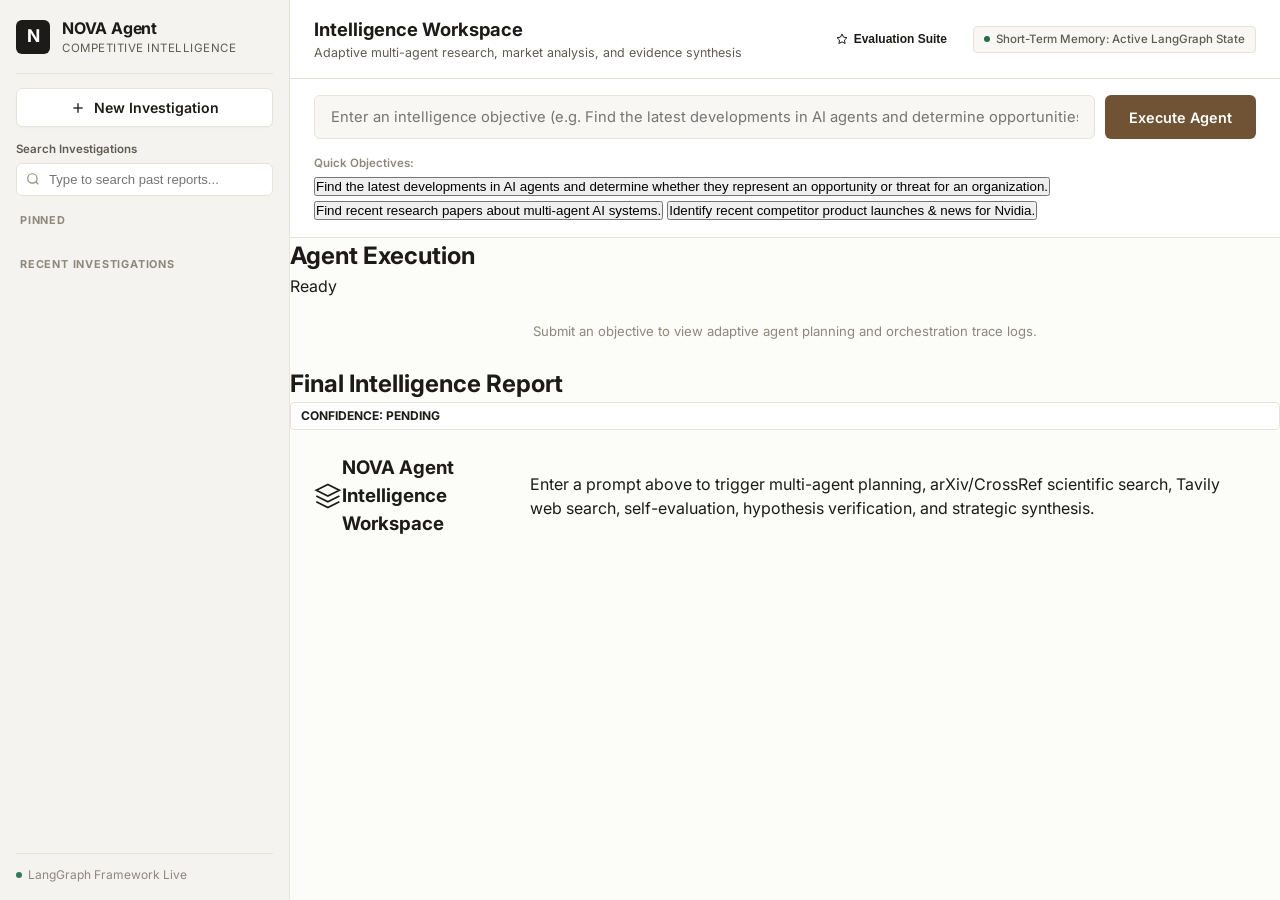
==== commit d692f342: "Implement TASK 6: EVALUATION module, test dataset across 6 categories, 11 automated metrics, single " ====
--- a/frontend/index.html
+++ b/frontend/index.html
@@ -76,8 +76,12 @@
                     <p>Adaptive multi-agent research, market analysis, and evidence synthesis</p>
                 </div>
                 
-                <!-- Memory Visualization Indicator -->
+                <!-- Memory Visualization Indicator & Evaluation Modal Button -->
                 <div class="memory-indicator" id="memoryIndicator">
+                    <button class="btn-eval-suite" onclick="openEvalModal()" style="background: var(--bg-card); border: 1px solid var(--border); border-radius: 6px; padding: 5px 10px; font-size: 0.75rem; font-weight: 600; color: var(--text-primary); cursor: pointer; display: flex; align-items: center; gap: 6px; margin-right: 8px;">
+                        <svg width="12" height="12" viewBox="0 0 24 24" fill="none" stroke="currentColor" stroke-width="2"><polygon points="12 2 15.09 8.26 22 9.27 17 14.14 18.18 21.02 12 17.77 5.82 21.02 7 14.14 2 9.27 8.91 8.26 12 2"></polygon></svg>
+                        <span>Evaluation Suite</span>
+                    </button>
                     <div class="mem-pill short-term">
                         <span class="mem-dot green"></span>
                         <span>Short-Term Memory: Active LangGraph State</span>
@@ -99,147 +103,138 @@
                     </button>
                 </div>
 
-                <!-- Preset Quick Prompts -->
-                <div class="presets-row">
+                <div class="presets-bar">
                     <span class="preset-label">Quick Objectives:</span>
-                    <button class="preset-chip" onclick="setPrompt(this)">Find the latest developments in AI agents and determine whether they represent an opportunity or threat for an organization.</button>
-                    <button class="preset-chip" onclick="setPrompt(this)">Find recent research papers about multi-agent AI systems.</button>
-                    <button class="preset-chip" onclick="setPrompt(this)">Identify recent competitor and industry developments in AI agent platforms.</button>
+                    <div class="preset-chips">
+                        <button class="chip" onclick="setPrompt(this)">Find the latest developments in AI agents and determine whether they represent an opportunity or threat for an organization.</button>
+                        <button class="chip" onclick="setPrompt(this)">Find recent research papers about multi-agent AI systems.</button>
+                        <button class="chip" onclick="setPrompt(this)">Identify recent competitor product launches & news for Nvidia.</button>
+                    </div>
                 </div>
             </section>
 
-            <!-- Workspace Grid (Split Pane) -->
-            <div class="workspace-grid">
+            <!-- Dashboard Split View: Process Timeline (Left) & Report (Right) -->
+            <div class="dashboard-grid">
                 
-                <!-- Left Execution Stream Pane (Process & Adaptive Orchestration Only) -->
-                <section class="pane execution-pane">
-                    <div class="pane-header">
-                        <div class="pane-title">
-                            <h2>Agent Execution</h2>
-                            <span class="pane-subtitle">Adaptive Task Orchestration</span>
+                <!-- Left: Compact Process & Adaptive Timeline Trace -->
+                <div class="panel timeline-panel">
+                    <div class="panel-header">
+                        <h2>Agent Execution</h2>
+                        <span class="iteration-badge" id="iterationBadge">Ready</span>
+                    </div>
+                    <div class="timeline-container" id="timeline">
+                        <div class="timeline-empty">
+                            <p>Submit an objective to view adaptive agent planning and orchestration trace logs.</p>
                         </div>
-                        <span class="badge-step" id="iterationBadge">Ready</span>
-                    </div>
-
-                    <div class="execution-scroll-container">
-                        <div class="timeline" id="timeline">
-                            <div class="timeline-empty">
-                                <p>Submit an objective to view adaptive agent planning and orchestration trace logs.</p>
-                            </div>
-                        </div>
-                    </div>
-                </section>
-
-                <!-- Right Main Intelligence Report Pane (11-Part Intelligence Dashboard) -->
-                <section class="pane report-pane">
-                    <div class="pane-header">
-                        <div class="pane-title">
-                            <h2>Final Intelligence Report</h2>
-                            <span class="pane-subtitle" id="reportSubtitle">Evidence-Grounded Intelligence Analysis</span>
-                        </div>
-                        <span class="confidence-badge" id="confidenceBadge">Confidence: Pending</span>
-                    </div>
-
+                    </div>
+                </div>
+
+                <!-- Right: 11-Part Intelligence Report Dashboard -->
+                <div class="panel report-panel">
+                    <div class="panel-header">
+                        <h2>Final Intelligence Report</h2>
+                        <div class="confidence-badge" id="confidenceBadge">Confidence: Pending</div>
+                    </div>
+                    
                     <div class="report-scroll-container" id="reportScrollContainer">
                         
-                        <!-- Initial Welcome Card -->
                         <div class="report-welcome" id="reportWelcome">
-                            <div class="welcome-card">
-                                <h3>NOVA Agent Intelligence Platform</h3>
-                                <p>Select a past investigation from the sidebar or enter a new objective to generate an adaptive intelligence report.</p>
-                                <div class="features-list">
-                                    <div class="feat-item">
-                                        <svg width="16" height="16" viewBox="0 0 24 24" fill="none" stroke="currentColor" stroke-width="2"><polyline points="20 6 9 17 4 12"></polyline></svg>
-                                        <span>Dynamic Planning & Adaptive Task Decomposition</span>
-                                    </div>
-                                    <div class="feat-item">
-                                        <svg width="16" height="16" viewBox="0 0 24 24" fill="none" stroke="currentColor" stroke-width="2"><polyline points="20 6 9 17 4 12"></polyline></svg>
-                                        <span>Parallel Execution, Checkpointing & Autonomous Replanning</span>
-                                    </div>
-                                    <div class="feat-item">
-                                        <svg width="16" height="16" viewBox="0 0 24 24" fill="none" stroke="currentColor" stroke-width="2"><polyline points="20 6 9 17 4 12"></polyline></svg>
-                                        <span>Self-Evaluation, Hypothesis Verification & Conflict Resolution</span>
-                                    </div>
-                                </div>
-                            </div>
+                            <svg width="48" height="48" viewBox="0 0 24 24" fill="none" stroke="currentColor" stroke-width="1.5"><polygon points="12 2 2 7 12 12 22 7 12 2"></polygon><polyline points="2 17 12 22 22 17"></polyline><polyline points="2 12 12 17 22 12"></polyline></svg>
+                            <h3>NOVA Agent Intelligence Workspace</h3>
+                            <p>Enter a prompt above to trigger multi-agent planning, arXiv/CrossRef scientific search, Tavily web search, self-evaluation, hypothesis verification, and strategic synthesis.</p>
                         </div>
 
-                        <!-- 11-Part Structured Intelligence Report -->
+                        <!-- 11-Part Report Output Container -->
                         <div class="report-content" id="reportContent" style="display: none;">
                             
                             <!-- 1. Executive Summary -->
                             <div class="report-block">
-                                <h3 class="block-title">1. Executive Summary</h3>
-                                <div class="summary-box" id="execSummary"></div>
-                            </div>
-
-                            <!-- 2. Key Developments -->
-                            <div class="report-block">
-                                <h3 class="block-title">2. Key Developments</h3>
-                                <div class="developments-grid" id="keyDevelopments"></div>
-                            </div>
-
-                            <!-- 3. Emerging Trends -->
-                            <div class="report-block">
-                                <h3 class="block-title">3. Emerging Trends</h3>
-                                <ul class="trends-list" id="emergingTrends"></ul>
-                            </div>
-
-                            <!-- 4. Strategic Opportunities -->
-                            <div class="report-block">
-                                <h3 class="block-title">4. Strategic Opportunities</h3>
-                                <div class="opportunities-grid" id="opportunities"></div>
-                            </div>
-
-                            <!-- 5. Threats and Risks -->
-                            <div class="report-block">
-                                <h3 class="block-title">5. Threats and Risks</h3>
-                                <div class="risks-list" id="threats"></div>
-                            </div>
-
-                            <!-- 6. Evidence Conflicts -->
-                            <div class="report-block">
-                                <h3 class="block-title">6. Evidence Conflicts</h3>
-                                <div class="conflicts-box" id="evidenceConflicts"></div>
-                            </div>
-
-                            <!-- 7. Hypothesis Verification -->
-                            <div class="report-block">
-                                <h3 class="block-title">7. Hypothesis Verification</h3>
-                                <div class="hypothesis-box" id="hypothesisVerification"></div>
-                            </div>
-
-                            <!-- 8. Strategic Implications -->
-                            <div class="report-block">
-                                <h3 class="block-title">8. Strategic Implications</h3>
-                                <div class="implications-box" id="strategicImplications"></div>
-                            </div>
-
-                            <!-- 9. Recommended Actions -->
-                            <div class="report-block">
-                                <h3 class="block-title">9. Recommended Actions</h3>
-                                <div class="actions-priority-list" id="recommendedActions"></div>
+                                <h3 class="block-title"><span class="icon">🎯</span> Executive Summary</h3>
+                                <p id="execSummary" class="summary-text"></p>
+                            </div>
+
+                            <!-- 2 & 3: Grid for Key Developments & Emerging Trends -->
+                            <div class="report-row-2col">
+                                <div class="report-block">
+                                    <h3 class="block-title"><span class="icon">🚀</span> Key Developments</h3>
+                                    <div id="keyDevelopments" class="dev-list"></div>
+                                </div>
+                                <div class="report-block">
+                                    <h3 class="block-title"><span class="icon">📈</span> Emerging Trends</h3>
+                                    <ul id="emergingTrends" class="styled-list"></ul>
+                                </div>
+                            </div>
+
+                            <!-- 4 & 5: Strategic Opportunities & Threats -->
+                            <div class="report-row-2col">
+                                <div class="report-block">
+                                    <h3 class="block-title"><span class="icon">💡</span> Strategic Opportunities</h3>
+                                    <div id="opportunities" class="opp-list"></div>
+                                </div>
+                                <div class="report-block">
+                                    <h3 class="block-title"><span class="icon">⚠️</span> Threats & Risks</h3>
+                                    <div id="threats" class="threat-list"></div>
+                                </div>
+                            </div>
+
+                            <!-- 6 & 7: Evidence Conflicts & Hypothesis Verification -->
+                            <div class="report-row-2col">
+                                <div class="report-block">
+                                    <h3 class="block-title"><span class="icon">🔍</span> Evidence Conflicts</h3>
+                                    <div id="evidenceConflicts" class="conflict-text"></div>
+                                </div>
+                                <div class="report-block">
+                                    <h3 class="block-title"><span class="icon">🧪</span> Hypothesis Verification</h3>
+                                    <div id="hypothesisVerification" class="hypo-text"></div>
+                                </div>
+                            </div>
+
+                            <!-- 8 & 9: Strategic Implications & Recommended Actions -->
+                            <div class="report-row-2col">
+                                <div class="report-block">
+                                    <h3 class="block-title"><span class="icon">🌐</span> Strategic Implications</h3>
+                                    <div id="strategicImplications" class="implications-text"></div>
+                                </div>
+                                <div class="report-block">
+                                    <h3 class="block-title"><span class="icon">✅</span> Recommended Actions</h3>
+                                    <div id="recommendedActions" class="action-list"></div>
+                                </div>
                             </div>
 
                             <!-- 10. Confidence and Uncertainty -->
                             <div class="report-block">
-                                <h3 class="block-title">10. Confidence and Uncertainty Assessment</h3>
-                                <div class="confidence-box" id="confidenceUncertainty"></div>
-                            </div>
-
-                            <!-- 11. Dedicated Evidence and Sources -->
+                                <h3 class="block-title"><span class="icon">🛡️</span> Confidence & Uncertainty Assessment</h3>
+                                <p id="confidenceUncertainty" class="confidence-text"></p>
+                            </div>
+
+                            <!-- 11. Dedicated Evidence & Sources -->
                             <div class="report-block">
-                                <h3 class="block-title">11. Dedicated Evidence & Sources</h3>
-                                <div class="sources-grid" id="sourcesContainer"></div>
+                                <h3 class="block-title"><span class="icon">🔗</span> Grounded Evidence & Sources</h3>
+                                <div id="sourcesContainer" class="sources-grid"></div>
                             </div>
 
                         </div>
 
                     </div>
-                </section>
-
-            </div>
+                </div>
+
+            </div>
+
         </main>
+    </div>
+
+    <!-- Task 6 Compact Evaluation Modal -->
+    <div id="evalModal" style="display: none; position: fixed; top: 0; left: 0; width: 100vw; height: 100vh; background: rgba(0,0,0,0.6); z-index: 1000; align-items: center; justify-content: center;">
+        <div style="background: var(--bg-card); width: 85%; max-width: 900px; max-height: 85vh; border-radius: 8px; border: 1px solid var(--border); padding: 24px; overflow-y: auto; color: var(--text-primary); font-family: var(--font-main);">
+            <div style="display: flex; justify-content: space-between; align-items: center; margin-bottom: 16px; border-bottom: 1px solid var(--border); padding-bottom: 12px;">
+                <h2 style="font-size: 1.25rem; font-weight: 700;">Task 6 Evaluation Suite & Benchmark Summary</h2>
+                <button onclick="closeEvalModal()" style="background: none; border: none; font-size: 1.2rem; cursor: pointer; color: var(--text-muted);">&times;</button>
+            </div>
+            
+            <div id="evalModalBody">
+                <div style="padding: 16px; text-align: center; color: var(--text-muted);">Loading evaluation benchmarks...</div>
+            </div>
+        </div>
     </div>
 
     <script src="app.js"></script>
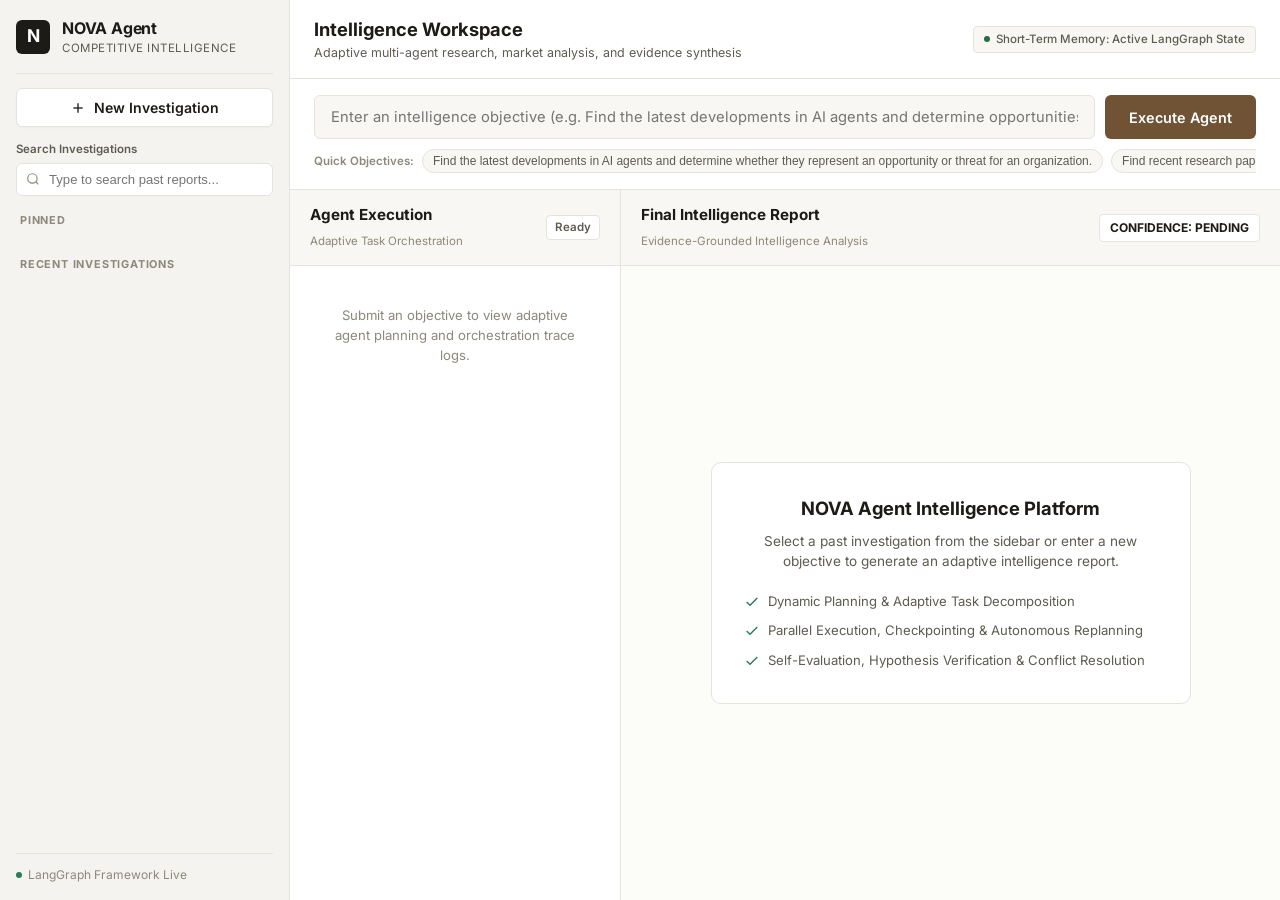
==== commit cea765ad: "Update frontend and backend workspace UI, synthesis agent, and synchronized App/ directory structure" ====
--- a/frontend/index.html
+++ b/frontend/index.html
@@ -76,12 +76,8 @@
                     <p>Adaptive multi-agent research, market analysis, and evidence synthesis</p>
                 </div>
                 
-                <!-- Memory Visualization Indicator & Evaluation Modal Button -->
+                <!-- Memory Visualization Indicator -->
                 <div class="memory-indicator" id="memoryIndicator">
-                    <button class="btn-eval-suite" onclick="openEvalModal()" style="background: var(--bg-card); border: 1px solid var(--border); border-radius: 6px; padding: 5px 10px; font-size: 0.75rem; font-weight: 600; color: var(--text-primary); cursor: pointer; display: flex; align-items: center; gap: 6px; margin-right: 8px;">
-                        <svg width="12" height="12" viewBox="0 0 24 24" fill="none" stroke="currentColor" stroke-width="2"><polygon points="12 2 15.09 8.26 22 9.27 17 14.14 18.18 21.02 12 17.77 5.82 21.02 7 14.14 2 9.27 8.91 8.26 12 2"></polygon></svg>
-                        <span>Evaluation Suite</span>
-                    </button>
                     <div class="mem-pill short-term">
                         <span class="mem-dot green"></span>
                         <span>Short-Term Memory: Active LangGraph State</span>
@@ -103,138 +99,147 @@
                     </button>
                 </div>
 
-                <div class="presets-bar">
+                <!-- Preset Quick Prompts -->
+                <div class="presets-row">
                     <span class="preset-label">Quick Objectives:</span>
-                    <div class="preset-chips">
-                        <button class="chip" onclick="setPrompt(this)">Find the latest developments in AI agents and determine whether they represent an opportunity or threat for an organization.</button>
-                        <button class="chip" onclick="setPrompt(this)">Find recent research papers about multi-agent AI systems.</button>
-                        <button class="chip" onclick="setPrompt(this)">Identify recent competitor product launches & news for Nvidia.</button>
-                    </div>
+                    <button class="preset-chip" onclick="setPrompt(this)">Find the latest developments in AI agents and determine whether they represent an opportunity or threat for an organization.</button>
+                    <button class="preset-chip" onclick="setPrompt(this)">Find recent research papers about multi-agent AI systems.</button>
+                    <button class="preset-chip" onclick="setPrompt(this)">Identify recent competitor and industry developments in AI agent platforms.</button>
                 </div>
             </section>
 
-            <!-- Dashboard Split View: Process Timeline (Left) & Report (Right) -->
-            <div class="dashboard-grid">
+            <!-- Workspace Grid (Split Pane) -->
+            <div class="workspace-grid">
                 
-                <!-- Left: Compact Process & Adaptive Timeline Trace -->
-                <div class="panel timeline-panel">
-                    <div class="panel-header">
-                        <h2>Agent Execution</h2>
-                        <span class="iteration-badge" id="iterationBadge">Ready</span>
-                    </div>
-                    <div class="timeline-container" id="timeline">
-                        <div class="timeline-empty">
-                            <p>Submit an objective to view adaptive agent planning and orchestration trace logs.</p>
-                        </div>
-                    </div>
-                </div>
-
-                <!-- Right: 11-Part Intelligence Report Dashboard -->
-                <div class="panel report-panel">
-                    <div class="panel-header">
-                        <h2>Final Intelligence Report</h2>
-                        <div class="confidence-badge" id="confidenceBadge">Confidence: Pending</div>
-                    </div>
-                    
+                <!-- Left Execution Stream Pane (Process & Adaptive Orchestration Only) -->
+                <section class="pane execution-pane">
+                    <div class="pane-header">
+                        <div class="pane-title">
+                            <h2>Agent Execution</h2>
+                            <span class="pane-subtitle">Adaptive Task Orchestration</span>
+                        </div>
+                        <span class="badge-step" id="iterationBadge">Ready</span>
+                    </div>
+
+                    <div class="execution-scroll-container">
+                        <div class="timeline" id="timeline">
+                            <div class="timeline-empty">
+                                <p>Submit an objective to view adaptive agent planning and orchestration trace logs.</p>
+                            </div>
+                        </div>
+                    </div>
+                </section>
+
+                <!-- Right Main Intelligence Report Pane (11-Part Intelligence Dashboard) -->
+                <section class="pane report-pane">
+                    <div class="pane-header">
+                        <div class="pane-title">
+                            <h2>Final Intelligence Report</h2>
+                            <span class="pane-subtitle" id="reportSubtitle">Evidence-Grounded Intelligence Analysis</span>
+                        </div>
+                        <span class="confidence-badge" id="confidenceBadge">Confidence: Pending</span>
+                    </div>
+
                     <div class="report-scroll-container" id="reportScrollContainer">
                         
+                        <!-- Initial Welcome Card -->
                         <div class="report-welcome" id="reportWelcome">
-                            <svg width="48" height="48" viewBox="0 0 24 24" fill="none" stroke="currentColor" stroke-width="1.5"><polygon points="12 2 2 7 12 12 22 7 12 2"></polygon><polyline points="2 17 12 22 22 17"></polyline><polyline points="2 12 12 17 22 12"></polyline></svg>
-                            <h3>NOVA Agent Intelligence Workspace</h3>
-                            <p>Enter a prompt above to trigger multi-agent planning, arXiv/CrossRef scientific search, Tavily web search, self-evaluation, hypothesis verification, and strategic synthesis.</p>
-                        </div>
-
-                        <!-- 11-Part Report Output Container -->
+                            <div class="welcome-card">
+                                <h3>NOVA Agent Intelligence Platform</h3>
+                                <p>Select a past investigation from the sidebar or enter a new objective to generate an adaptive intelligence report.</p>
+                                <div class="features-list">
+                                    <div class="feat-item">
+                                        <svg width="16" height="16" viewBox="0 0 24 24" fill="none" stroke="currentColor" stroke-width="2"><polyline points="20 6 9 17 4 12"></polyline></svg>
+                                        <span>Dynamic Planning & Adaptive Task Decomposition</span>
+                                    </div>
+                                    <div class="feat-item">
+                                        <svg width="16" height="16" viewBox="0 0 24 24" fill="none" stroke="currentColor" stroke-width="2"><polyline points="20 6 9 17 4 12"></polyline></svg>
+                                        <span>Parallel Execution, Checkpointing & Autonomous Replanning</span>
+                                    </div>
+                                    <div class="feat-item">
+                                        <svg width="16" height="16" viewBox="0 0 24 24" fill="none" stroke="currentColor" stroke-width="2"><polyline points="20 6 9 17 4 12"></polyline></svg>
+                                        <span>Self-Evaluation, Hypothesis Verification & Conflict Resolution</span>
+                                    </div>
+                                </div>
+                            </div>
+                        </div>
+
+                        <!-- 11-Part Structured Intelligence Report -->
                         <div class="report-content" id="reportContent" style="display: none;">
                             
                             <!-- 1. Executive Summary -->
                             <div class="report-block">
-                                <h3 class="block-title"><span class="icon">🎯</span> Executive Summary</h3>
-                                <p id="execSummary" class="summary-text"></p>
-                            </div>
-
-                            <!-- 2 & 3: Grid for Key Developments & Emerging Trends -->
-                            <div class="report-row-2col">
-                                <div class="report-block">
-                                    <h3 class="block-title"><span class="icon">🚀</span> Key Developments</h3>
-                                    <div id="keyDevelopments" class="dev-list"></div>
-                                </div>
-                                <div class="report-block">
-                                    <h3 class="block-title"><span class="icon">📈</span> Emerging Trends</h3>
-                                    <ul id="emergingTrends" class="styled-list"></ul>
-                                </div>
-                            </div>
-
-                            <!-- 4 & 5: Strategic Opportunities & Threats -->
-                            <div class="report-row-2col">
-                                <div class="report-block">
-                                    <h3 class="block-title"><span class="icon">💡</span> Strategic Opportunities</h3>
-                                    <div id="opportunities" class="opp-list"></div>
-                                </div>
-                                <div class="report-block">
-                                    <h3 class="block-title"><span class="icon">⚠️</span> Threats & Risks</h3>
-                                    <div id="threats" class="threat-list"></div>
-                                </div>
-                            </div>
-
-                            <!-- 6 & 7: Evidence Conflicts & Hypothesis Verification -->
-                            <div class="report-row-2col">
-                                <div class="report-block">
-                                    <h3 class="block-title"><span class="icon">🔍</span> Evidence Conflicts</h3>
-                                    <div id="evidenceConflicts" class="conflict-text"></div>
-                                </div>
-                                <div class="report-block">
-                                    <h3 class="block-title"><span class="icon">🧪</span> Hypothesis Verification</h3>
-                                    <div id="hypothesisVerification" class="hypo-text"></div>
-                                </div>
-                            </div>
-
-                            <!-- 8 & 9: Strategic Implications & Recommended Actions -->
-                            <div class="report-row-2col">
-                                <div class="report-block">
-                                    <h3 class="block-title"><span class="icon">🌐</span> Strategic Implications</h3>
-                                    <div id="strategicImplications" class="implications-text"></div>
-                                </div>
-                                <div class="report-block">
-                                    <h3 class="block-title"><span class="icon">✅</span> Recommended Actions</h3>
-                                    <div id="recommendedActions" class="action-list"></div>
-                                </div>
+                                <h3 class="block-title">1. Executive Summary</h3>
+                                <div class="summary-box" id="execSummary"></div>
+                            </div>
+
+                            <!-- 2. Key Developments -->
+                            <div class="report-block">
+                                <h3 class="block-title">2. Key Developments</h3>
+                                <div class="developments-grid" id="keyDevelopments"></div>
+                            </div>
+
+                            <!-- 3. Emerging Trends -->
+                            <div class="report-block">
+                                <h3 class="block-title">3. Emerging Trends</h3>
+                                <ul class="trends-list" id="emergingTrends"></ul>
+                            </div>
+
+                            <!-- 4. Strategic Opportunities -->
+                            <div class="report-block">
+                                <h3 class="block-title">4. Strategic Opportunities</h3>
+                                <div class="opportunities-grid" id="opportunities"></div>
+                            </div>
+
+                            <!-- 5. Threats and Risks -->
+                            <div class="report-block">
+                                <h3 class="block-title">5. Threats and Risks</h3>
+                                <div class="risks-list" id="threats"></div>
+                            </div>
+
+                            <!-- 6. Evidence Conflicts -->
+                            <div class="report-block">
+                                <h3 class="block-title">6. Evidence Conflicts</h3>
+                                <div class="conflicts-box" id="evidenceConflicts"></div>
+                            </div>
+
+                            <!-- 7. Hypothesis Verification -->
+                            <div class="report-block">
+                                <h3 class="block-title">7. Hypothesis Verification</h3>
+                                <div class="hypothesis-box" id="hypothesisVerification"></div>
+                            </div>
+
+                            <!-- 8. Strategic Implications -->
+                            <div class="report-block">
+                                <h3 class="block-title">8. Strategic Implications</h3>
+                                <div class="implications-box" id="strategicImplications"></div>
+                            </div>
+
+                            <!-- 9. Recommended Actions -->
+                            <div class="report-block">
+                                <h3 class="block-title">9. Recommended Actions</h3>
+                                <div class="actions-priority-list" id="recommendedActions"></div>
                             </div>
 
                             <!-- 10. Confidence and Uncertainty -->
                             <div class="report-block">
-                                <h3 class="block-title"><span class="icon">🛡️</span> Confidence & Uncertainty Assessment</h3>
-                                <p id="confidenceUncertainty" class="confidence-text"></p>
-                            </div>
-
-                            <!-- 11. Dedicated Evidence & Sources -->
-                            <div class="report-block">
-                                <h3 class="block-title"><span class="icon">🔗</span> Grounded Evidence & Sources</h3>
-                                <div id="sourcesContainer" class="sources-grid"></div>
-                            </div>
-
-                        </div>
-
-                    </div>
-                </div>
-
-            </div>
-
+                                <h3 class="block-title">10. Confidence and Uncertainty Assessment</h3>
+                                <div class="confidence-box" id="confidenceUncertainty"></div>
+                            </div>
+
+                            <!-- 11. Dedicated Evidence and Sources -->
+                            <div class="report-block">
+                                <h3 class="block-title">11. Dedicated Evidence & Sources</h3>
+                                <div class="sources-grid" id="sourcesContainer"></div>
+                            </div>
+
+                        </div>
+
+                    </div>
+                </section>
+
+            </div>
         </main>
-    </div>
-
-    <!-- Task 6 Compact Evaluation Modal -->
-    <div id="evalModal" style="display: none; position: fixed; top: 0; left: 0; width: 100vw; height: 100vh; background: rgba(0,0,0,0.6); z-index: 1000; align-items: center; justify-content: center;">
-        <div style="background: var(--bg-card); width: 85%; max-width: 900px; max-height: 85vh; border-radius: 8px; border: 1px solid var(--border); padding: 24px; overflow-y: auto; color: var(--text-primary); font-family: var(--font-main);">
-            <div style="display: flex; justify-content: space-between; align-items: center; margin-bottom: 16px; border-bottom: 1px solid var(--border); padding-bottom: 12px;">
-                <h2 style="font-size: 1.25rem; font-weight: 700;">Task 6 Evaluation Suite & Benchmark Summary</h2>
-                <button onclick="closeEvalModal()" style="background: none; border: none; font-size: 1.2rem; cursor: pointer; color: var(--text-muted);">&times;</button>
-            </div>
-            
-            <div id="evalModalBody">
-                <div style="padding: 16px; text-align: center; color: var(--text-muted);">Loading evaluation benchmarks...</div>
-            </div>
-        </div>
     </div>
 
     <script src="app.js"></script>
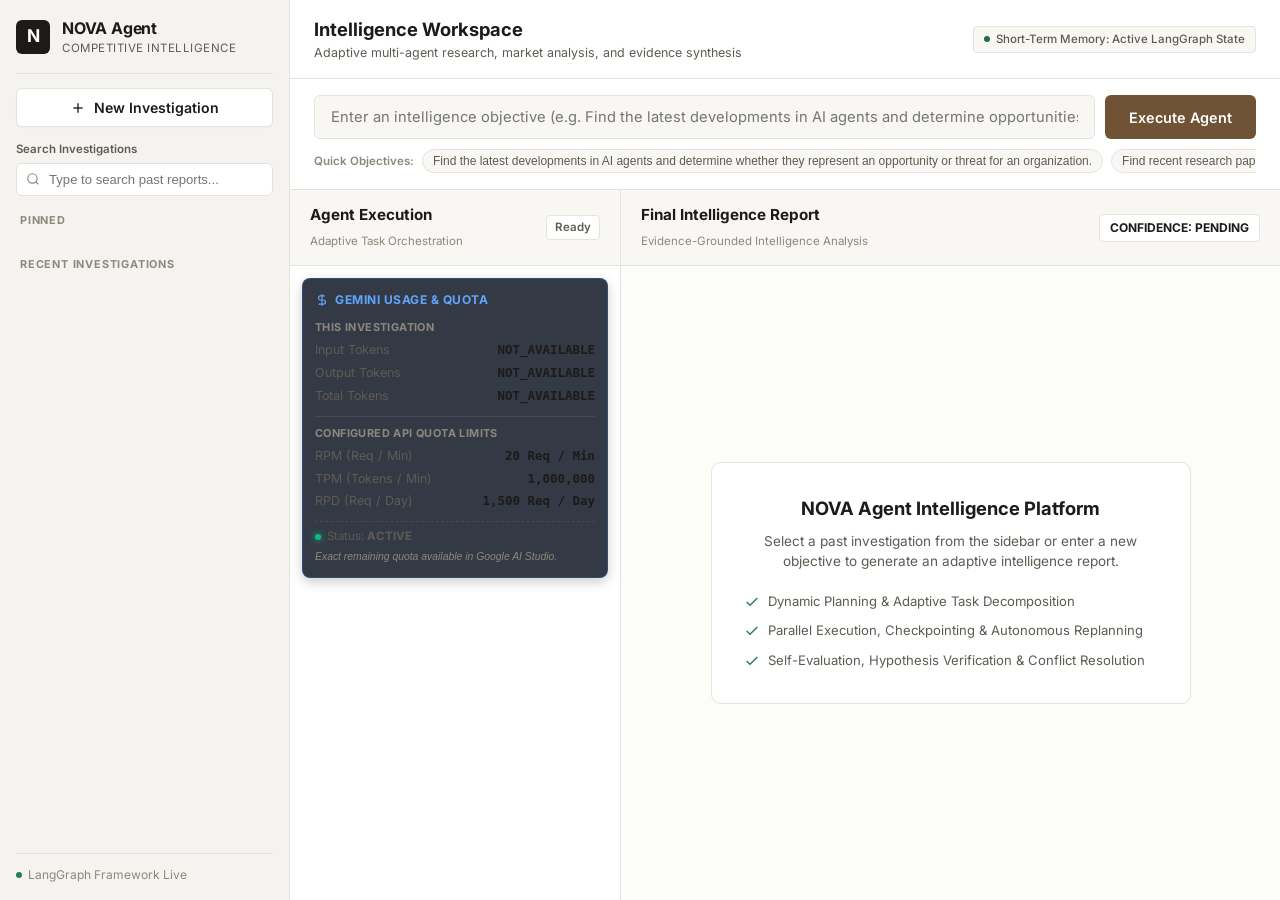
==== commit 81b54776: "Add compact Gemini Usage & Quota Panel to NOVA frontend showing per-investigation tokens and configu" ====
--- a/frontend/index.html
+++ b/frontend/index.html
@@ -121,10 +121,49 @@
                         <span class="badge-step" id="iterationBadge">Ready</span>
                     </div>
 
-                    <div class="execution-scroll-container">
-                        <div class="timeline" id="timeline">
-                            <div class="timeline-empty">
-                                <p>Submit an objective to view adaptive agent planning and orchestration trace logs.</p>
+                    <!-- Compact Gemini Usage & Quota Panel -->
+                    <div class="gemini-quota-card" id="geminiQuotaCard">
+                        <div class="quota-header">
+                            <svg width="14" height="14" viewBox="0 0 24 24" fill="none" stroke="currentColor" stroke-width="2"><path d="M12 2v20M17 5H9.5a3.5 3.5 0 0 0 0 7h5a3.5 3.5 0 0 1 0 7H6"/></svg>
+                            <span>GEMINI USAGE & QUOTA</span>
+                        </div>
+                        <div class="quota-body">
+                            <div class="quota-section-title">THIS INVESTIGATION</div>
+                            <div class="quota-row">
+                                <span class="quota-label">Input Tokens</span>
+                                <strong id="inputTokensVal" class="quota-val">NOT_AVAILABLE</strong>
+                            </div>
+                            <div class="quota-row">
+                                <span class="quota-label">Output Tokens</span>
+                                <strong id="outputTokensVal" class="quota-val">NOT_AVAILABLE</strong>
+                            </div>
+                            <div class="quota-row">
+                                <span class="quota-label">Total Tokens</span>
+                                <strong id="totalTokensVal" class="quota-val">NOT_AVAILABLE</strong>
+                            </div>
+
+                            <div class="quota-divider"></div>
+
+                            <div class="quota-section-title">CONFIGURED API QUOTA LIMITS</div>
+                            <div class="quota-row">
+                                <span class="quota-label">RPM (Req / Min)</span>
+                                <span class="quota-val">20 Req / Min</span>
+                            </div>
+                            <div class="quota-row">
+                                <span class="quota-label">TPM (Tokens / Min)</span>
+                                <span class="quota-val">1,000,000</span>
+                            </div>
+                            <div class="quota-row">
+                                <span class="quota-label">RPD (Req / Day)</span>
+                                <span class="quota-val">1,500 Req / Day</span>
+                            </div>
+
+                            <div class="quota-footer">
+                                <div class="quota-status-pill">
+                                    <span class="status-dot-active"></span>
+                                    <span>Status: <strong>ACTIVE</strong></span>
+                                </div>
+                                <div class="quota-note">Exact remaining quota available in Google AI Studio.</div>
                             </div>
                         </div>
                     </div>
--- a/frontend/styles.css
+++ b/frontend/styles.css
@@ -567,3 +567,88 @@
 @media (max-width: 768px) {
     .sidebar { display: none; }
 }
+
+/* Compact Gemini Usage & Quota Panel */
+.gemini-quota-card {
+    margin: 12px;
+    padding: 12px;
+    background: rgba(16, 24, 38, 0.85);
+    border: 1px solid rgba(59, 130, 246, 0.25);
+    border-radius: 8px;
+    font-size: 0.78rem;
+    color: var(--text-primary);
+    box-shadow: 0 4px 12px rgba(0, 0, 0, 0.2);
+}
+
+.gemini-quota-card .quota-header {
+    display: flex;
+    align-items: center;
+    gap: 6px;
+    font-weight: 700;
+    font-size: 0.75rem;
+    color: #60a5fa;
+    letter-spacing: 0.5px;
+    margin-bottom: 10px;
+    text-transform: uppercase;
+}
+
+.gemini-quota-card .quota-section-title {
+    font-size: 0.68rem;
+    font-weight: 700;
+    color: var(--text-muted);
+    letter-spacing: 0.4px;
+    margin: 6px 0 4px 0;
+    text-transform: uppercase;
+}
+
+.gemini-quota-card .quota-row {
+    display: flex;
+    justify-content: space-between;
+    align-items: center;
+    padding: 2px 0;
+}
+
+.gemini-quota-card .quota-label {
+    color: var(--text-secondary);
+}
+
+.gemini-quota-card .quota-val {
+    font-family: var(--font-mono, monospace);
+    font-weight: 600;
+    color: var(--text-primary);
+}
+
+.gemini-quota-card .quota-divider {
+    height: 1px;
+    background: rgba(255, 255, 255, 0.08);
+    margin: 8px 0;
+}
+
+.gemini-quota-card .quota-footer {
+    margin-top: 8px;
+    padding-top: 6px;
+    border-top: 1px dashed rgba(255, 255, 255, 0.08);
+}
+
+.gemini-quota-card .quota-status-pill {
+    display: flex;
+    align-items: center;
+    gap: 6px;
+    font-size: 0.72rem;
+    color: var(--text-secondary);
+}
+
+.gemini-quota-card .status-dot-active {
+    width: 6px;
+    height: 6px;
+    background-color: #10b981;
+    border-radius: 50%;
+    box-shadow: 0 0 6px #10b981;
+}
+
+.gemini-quota-card .quota-note {
+    font-size: 0.65rem;
+    color: var(--text-muted);
+    margin-top: 4px;
+    font-style: italic;
+}
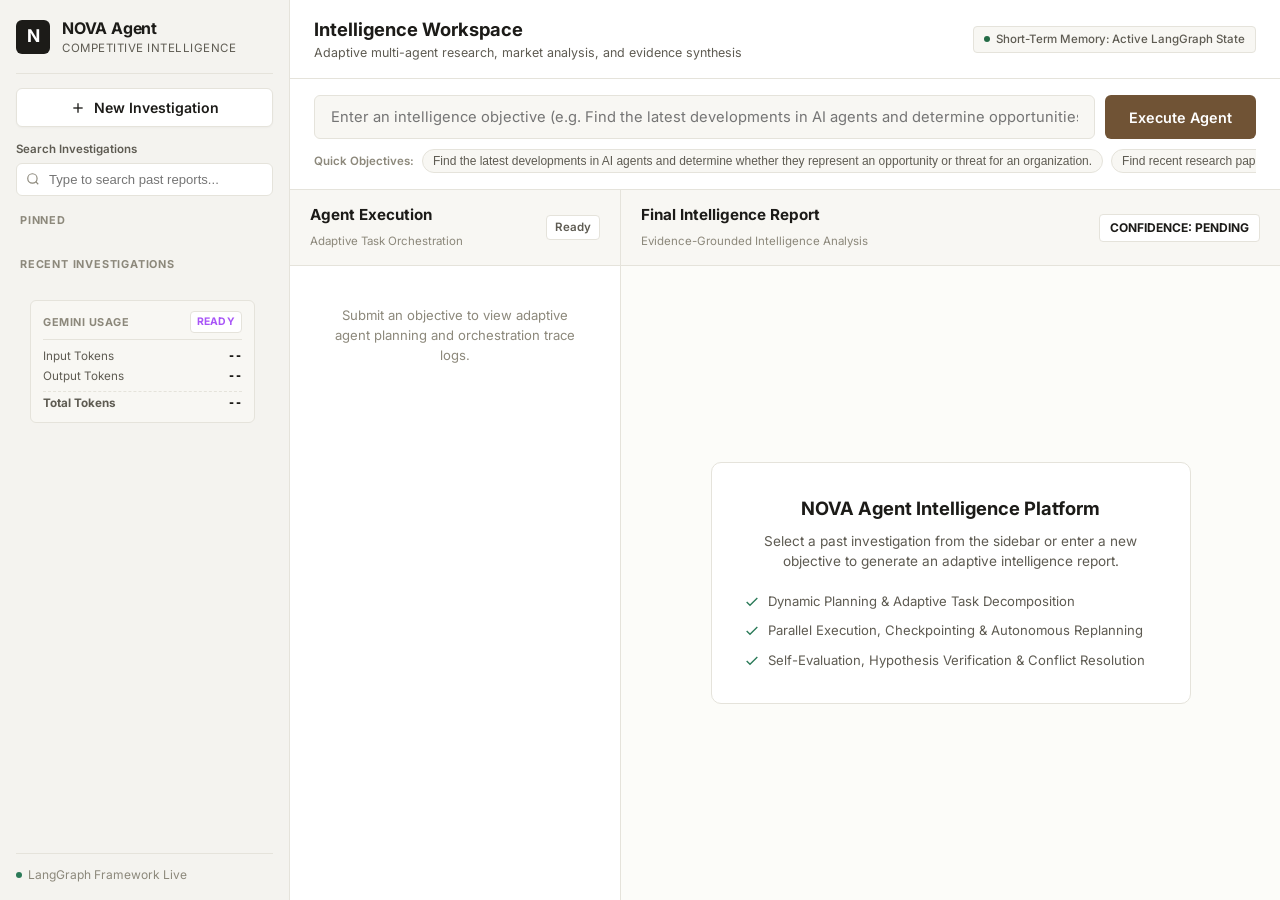
==== commit 6c0de70a: "Task 1: Move and redesign Gemini Usage panel to lower left sidebar under RECENT INVESTIGATIONS using" ====
--- a/frontend/index.html
+++ b/frontend/index.html
@@ -58,6 +58,28 @@
                     </div>
                 </div>
 
+                <!-- Compact Sidebar Gemini Usage Component -->
+                <div class="sidebar-gemini-card" id="sidebarGeminiCard">
+                    <div class="gemini-card-header">
+                        <span class="gemini-title">GEMINI USAGE</span>
+                        <span class="gemini-status-badge" id="geminiStatusBadge">READY</span>
+                    </div>
+                    <div class="gemini-stats-group">
+                        <div class="gemini-stat-row">
+                            <span class="gemini-label">Input Tokens</span>
+                            <span class="gemini-val" id="sidebarInputTokens">--</span>
+                        </div>
+                        <div class="gemini-stat-row">
+                            <span class="gemini-label">Output Tokens</span>
+                            <span class="gemini-val" id="sidebarOutputTokens">--</span>
+                        </div>
+                        <div class="gemini-stat-row total-row">
+                            <span class="gemini-label">Total Tokens</span>
+                            <strong class="gemini-val" id="sidebarTotalTokens">--</strong>
+                        </div>
+                    </div>
+                </div>
+
             </div>
 
             <div class="sidebar-footer">
@@ -121,49 +143,10 @@
                         <span class="badge-step" id="iterationBadge">Ready</span>
                     </div>
 
-                    <!-- Compact Gemini Usage & Quota Panel -->
-                    <div class="gemini-quota-card" id="geminiQuotaCard">
-                        <div class="quota-header">
-                            <svg width="14" height="14" viewBox="0 0 24 24" fill="none" stroke="currentColor" stroke-width="2"><path d="M12 2v20M17 5H9.5a3.5 3.5 0 0 0 0 7h5a3.5 3.5 0 0 1 0 7H6"/></svg>
-                            <span>GEMINI USAGE & QUOTA</span>
-                        </div>
-                        <div class="quota-body">
-                            <div class="quota-section-title">THIS INVESTIGATION</div>
-                            <div class="quota-row">
-                                <span class="quota-label">Input Tokens</span>
-                                <strong id="inputTokensVal" class="quota-val">NOT_AVAILABLE</strong>
-                            </div>
-                            <div class="quota-row">
-                                <span class="quota-label">Output Tokens</span>
-                                <strong id="outputTokensVal" class="quota-val">NOT_AVAILABLE</strong>
-                            </div>
-                            <div class="quota-row">
-                                <span class="quota-label">Total Tokens</span>
-                                <strong id="totalTokensVal" class="quota-val">NOT_AVAILABLE</strong>
-                            </div>
-
-                            <div class="quota-divider"></div>
-
-                            <div class="quota-section-title">CONFIGURED API QUOTA LIMITS</div>
-                            <div class="quota-row">
-                                <span class="quota-label">RPM (Req / Min)</span>
-                                <span class="quota-val">20 Req / Min</span>
-                            </div>
-                            <div class="quota-row">
-                                <span class="quota-label">TPM (Tokens / Min)</span>
-                                <span class="quota-val">1,000,000</span>
-                            </div>
-                            <div class="quota-row">
-                                <span class="quota-label">RPD (Req / Day)</span>
-                                <span class="quota-val">1,500 Req / Day</span>
-                            </div>
-
-                            <div class="quota-footer">
-                                <div class="quota-status-pill">
-                                    <span class="status-dot-active"></span>
-                                    <span>Status: <strong>ACTIVE</strong></span>
-                                </div>
-                                <div class="quota-note">Exact remaining quota available in Google AI Studio.</div>
+                    <div class="execution-scroll-container">
+                        <div class="timeline" id="timeline">
+                            <div class="timeline-empty">
+                                <p>Submit an objective to view adaptive agent planning and orchestration trace logs.</p>
                             </div>
                         </div>
                     </div>
--- a/frontend/styles.css
+++ b/frontend/styles.css
@@ -568,87 +568,67 @@
     .sidebar { display: none; }
 }
 
-/* Compact Gemini Usage & Quota Panel */
-.gemini-quota-card {
-    margin: 12px;
-    padding: 12px;
-    background: rgba(16, 24, 38, 0.85);
-    border: 1px solid rgba(59, 130, 246, 0.25);
-    border-radius: 8px;
-    font-size: 0.78rem;
-    color: var(--text-primary);
-    box-shadow: 0 4px 12px rgba(0, 0, 0, 0.2);
-}
-
-.gemini-quota-card .quota-header {
-    display: flex;
-    align-items: center;
-    gap: 6px;
-    font-weight: 700;
+/* Compact Sidebar Gemini Usage Component (NOVA Design System) */
+.sidebar-gemini-card {
+    margin: 12px 14px 4px 14px;
+    padding: 10px 12px;
+    background-color: var(--bg-subtle);
+    border: 1px solid var(--border-color);
+    border-radius: var(--radius-md, 6px);
     font-size: 0.75rem;
-    color: #60a5fa;
+}
+
+.sidebar-gemini-card .gemini-card-header {
+    display: flex;
+    justify-content: space-between;
+    align-items: center;
+    margin-bottom: 8px;
+    padding-bottom: 6px;
+    border-bottom: 1px solid var(--border-color);
+}
+
+.sidebar-gemini-card .gemini-title {
+    font-size: 0.68rem;
+    font-weight: 700;
+    color: var(--text-muted);
     letter-spacing: 0.5px;
-    margin-bottom: 10px;
     text-transform: uppercase;
 }
 
-.gemini-quota-card .quota-section-title {
-    font-size: 0.68rem;
-    font-weight: 700;
-    color: var(--text-muted);
-    letter-spacing: 0.4px;
-    margin: 6px 0 4px 0;
-    text-transform: uppercase;
-}
-
-.gemini-quota-card .quota-row {
+.sidebar-gemini-card .gemini-status-badge {
+    font-size: 0.65rem;
+    font-weight: 700;
+    padding: 2px 6px;
+    border-radius: 4px;
+    background-color: var(--bg-card);
+    border: 1px solid var(--border-color);
+    color: var(--accent-color, #a855f7);
+    letter-spacing: 0.3px;
+}
+
+.sidebar-gemini-card .gemini-stats-group {
+    display: flex;
+    flex-direction: column;
+    gap: 3px;
+}
+
+.sidebar-gemini-card .gemini-stat-row {
     display: flex;
     justify-content: space-between;
     align-items: center;
-    padding: 2px 0;
-}
-
-.gemini-quota-card .quota-label {
+    font-size: 0.73rem;
     color: var(--text-secondary);
 }
 
-.gemini-quota-card .quota-val {
+.sidebar-gemini-card .gemini-stat-row.total-row {
+    margin-top: 2px;
+    padding-top: 3px;
+    border-top: 1px dashed var(--border-color);
+    font-weight: 700;
+}
+
+.sidebar-gemini-card .gemini-val {
     font-family: var(--font-mono, monospace);
+    color: var(--text-primary);
     font-weight: 600;
-    color: var(--text-primary);
-}
-
-.gemini-quota-card .quota-divider {
-    height: 1px;
-    background: rgba(255, 255, 255, 0.08);
-    margin: 8px 0;
-}
-
-.gemini-quota-card .quota-footer {
-    margin-top: 8px;
-    padding-top: 6px;
-    border-top: 1px dashed rgba(255, 255, 255, 0.08);
-}
-
-.gemini-quota-card .quota-status-pill {
-    display: flex;
-    align-items: center;
-    gap: 6px;
-    font-size: 0.72rem;
-    color: var(--text-secondary);
-}
-
-.gemini-quota-card .status-dot-active {
-    width: 6px;
-    height: 6px;
-    background-color: #10b981;
-    border-radius: 50%;
-    box-shadow: 0 0 6px #10b981;
-}
-
-.gemini-quota-card .quota-note {
-    font-size: 0.65rem;
-    color: var(--text-muted);
-    margin-top: 4px;
-    font-style: italic;
-}
+}
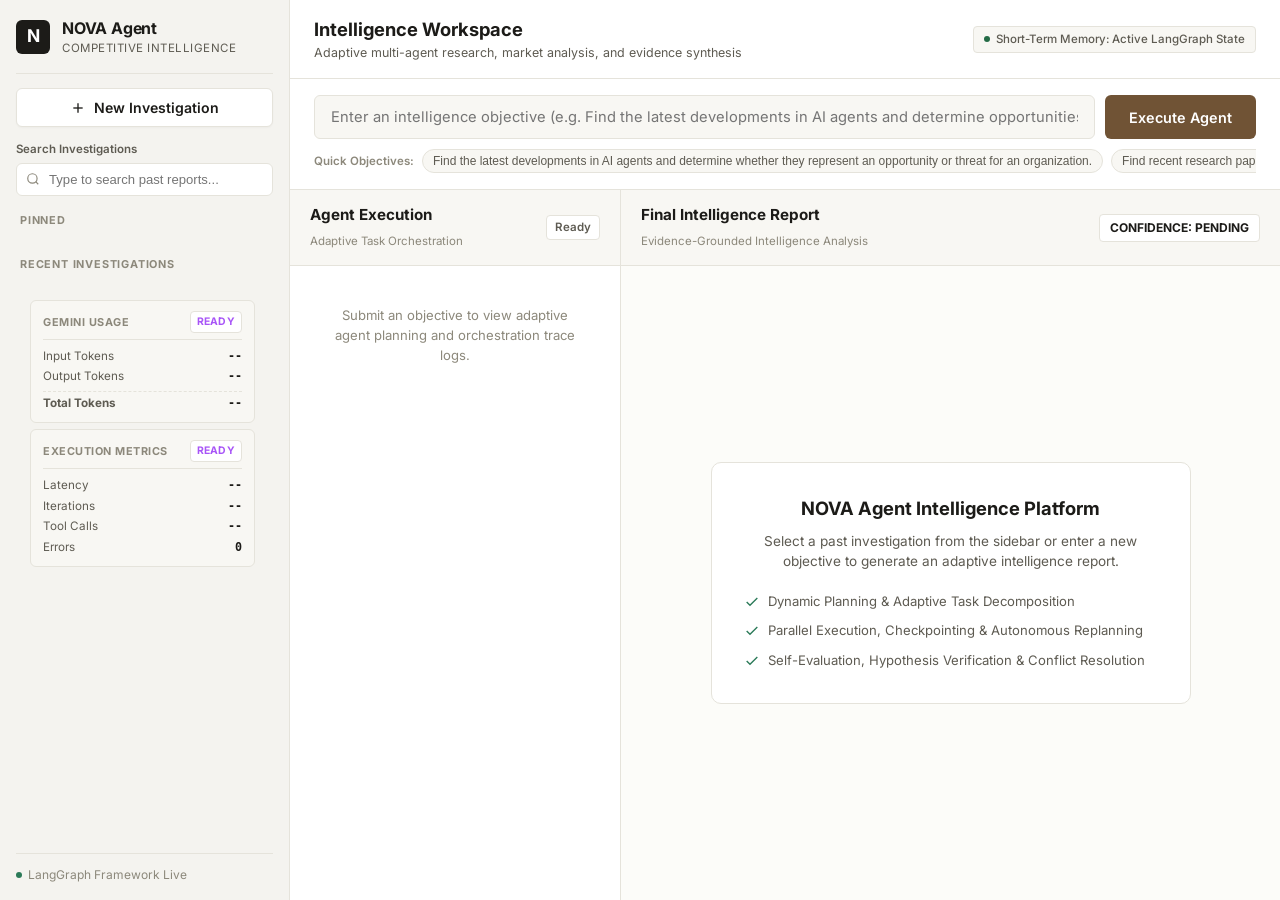
==== commit 7285b377: "Add compact EXECUTION METRICS card to NOVA left sidebar showing real latency, iterations, tool calls" ====
--- a/frontend/index.html
+++ b/frontend/index.html
@@ -76,6 +76,32 @@
                         <div class="gemini-stat-row total-row">
                             <span class="gemini-label">Total Tokens</span>
                             <strong class="gemini-val" id="sidebarTotalTokens">--</strong>
+                        </div>
+                    </div>
+                </div>
+
+                <!-- Compact Sidebar Execution Metrics Component -->
+                <div class="sidebar-metrics-card" id="sidebarMetricsCard">
+                    <div class="metrics-card-header">
+                        <span class="metrics-title">EXECUTION METRICS</span>
+                        <span class="metrics-status-badge" id="metricsStatusBadge">READY</span>
+                    </div>
+                    <div class="metrics-stats-group">
+                        <div class="metrics-stat-row">
+                            <span class="metrics-label">Latency</span>
+                            <span class="metrics-val" id="sidebarLatency">--</span>
+                        </div>
+                        <div class="metrics-stat-row">
+                            <span class="metrics-label">Iterations</span>
+                            <span class="metrics-val" id="sidebarIterations">--</span>
+                        </div>
+                        <div class="metrics-stat-row">
+                            <span class="metrics-label">Tool Calls</span>
+                            <span class="metrics-val" id="sidebarToolCalls">--</span>
+                        </div>
+                        <div class="metrics-stat-row">
+                            <span class="metrics-label">Errors</span>
+                            <span class="metrics-val" id="sidebarErrors">0</span>
                         </div>
                     </div>
                 </div>
--- a/frontend/styles.css
+++ b/frontend/styles.css
@@ -632,3 +632,61 @@
     color: var(--text-primary);
     font-weight: 600;
 }
+
+/* Compact Sidebar Execution Metrics Component (NOVA Design System) */
+.sidebar-metrics-card {
+    margin: 6px 14px 4px 14px;
+    padding: 10px 12px;
+    background-color: var(--bg-subtle);
+    border: 1px solid var(--border-color);
+    border-radius: var(--radius-md, 6px);
+    font-size: 0.75rem;
+}
+
+.sidebar-metrics-card .metrics-card-header {
+    display: flex;
+    justify-content: space-between;
+    align-items: center;
+    margin-bottom: 8px;
+    padding-bottom: 6px;
+    border-bottom: 1px solid var(--border-color);
+}
+
+.sidebar-metrics-card .metrics-title {
+    font-size: 0.68rem;
+    font-weight: 700;
+    color: var(--text-muted);
+    letter-spacing: 0.5px;
+    text-transform: uppercase;
+}
+
+.sidebar-metrics-card .metrics-status-badge {
+    font-size: 0.65rem;
+    font-weight: 700;
+    padding: 2px 6px;
+    border-radius: 4px;
+    background-color: var(--bg-card);
+    border: 1px solid var(--border-color);
+    color: var(--accent-color, #a855f7);
+    letter-spacing: 0.3px;
+}
+
+.sidebar-metrics-card .metrics-stats-group {
+    display: flex;
+    flex-direction: column;
+    gap: 3px;
+}
+
+.sidebar-metrics-card .metrics-stat-row {
+    display: flex;
+    justify-content: space-between;
+    align-items: center;
+    font-size: 0.73rem;
+    color: var(--text-secondary);
+}
+
+.sidebar-metrics-card .metrics-val {
+    font-family: var(--font-mono, monospace);
+    color: var(--text-primary);
+    font-weight: 600;
+}
